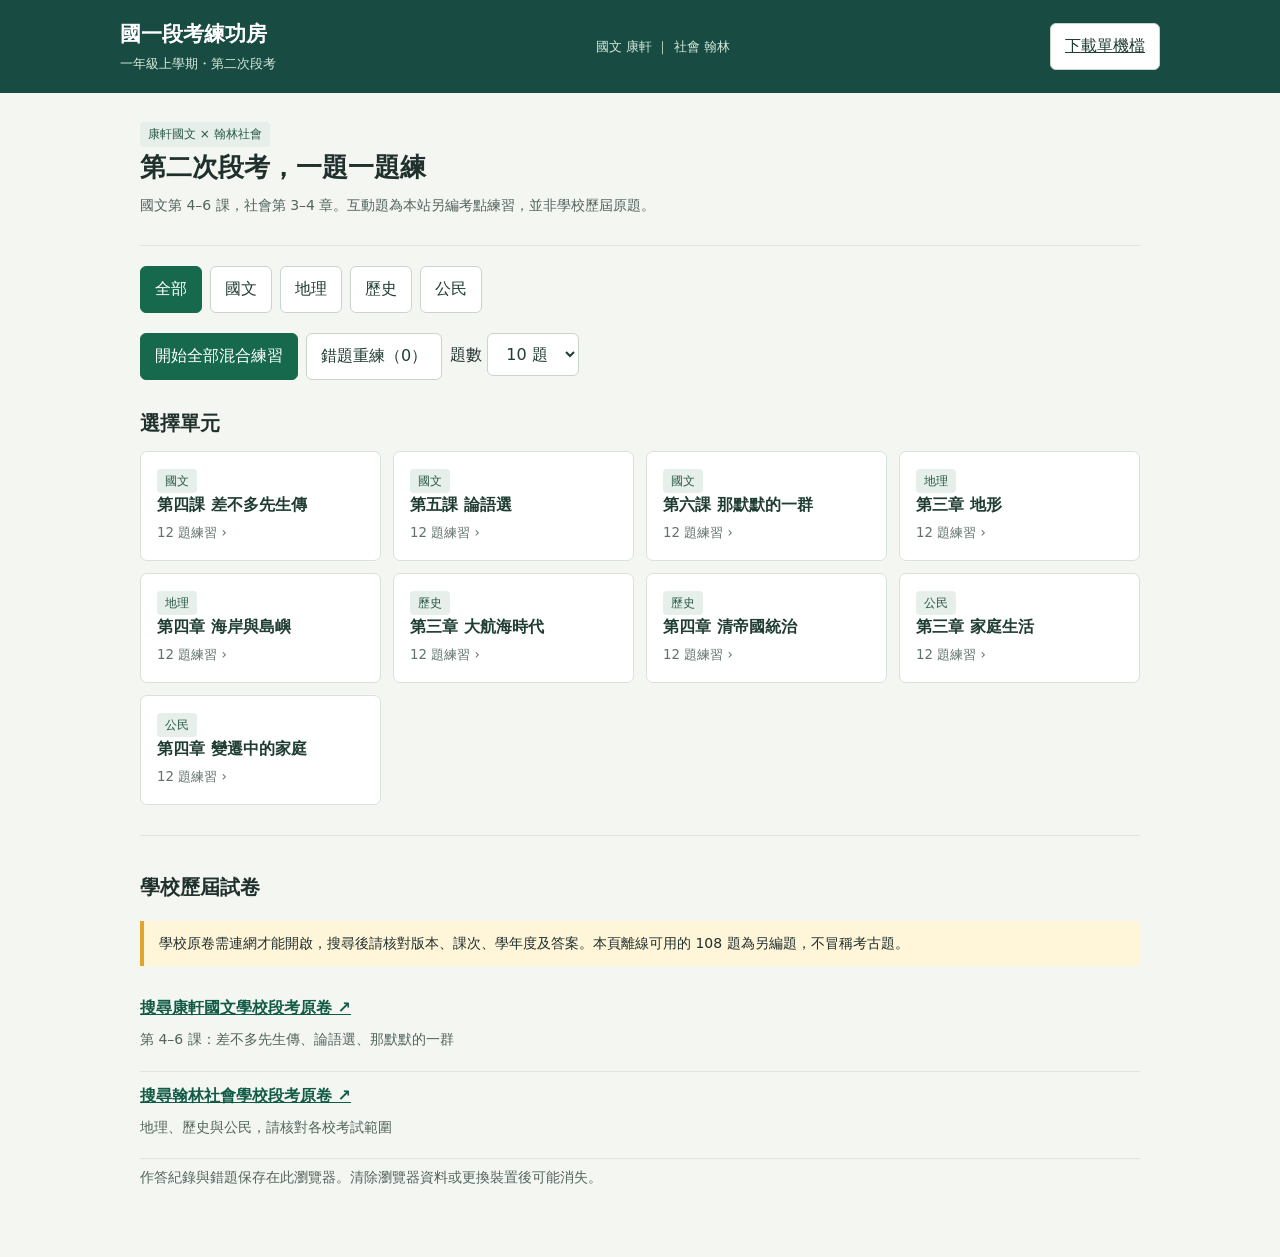
==== grade7-midterm2/index.html @ 5cfa8842 "Add offline grade 7 midterm practice" ====
<!doctype html>
<html lang="zh-Hant"><head><meta charset="utf-8"><meta name="viewport" content="width=device-width,initial-scale=1"><meta name="theme-color" content="#184c42"><link rel="manifest" href="manifest.webmanifest"><title>國一段考練功房</title>
<style>
:root{font-family:system-ui,'Microsoft JhengHei',sans-serif;color:#20302d;background:#f4f6f2;line-height:1.55}*{box-sizing:border-box}body{margin:0}header{background:#184c42;color:white;padding:18px max(20px,calc((100% - 1040px)/2));display:flex;justify-content:space-between;align-items:center;gap:14px}header strong{font-size:21px}header span{font-size:13px;color:#d4e8db}main{max-width:1040px;margin:auto;padding:28px 20px 60px}h1{font-size:26px;margin:0 0 5px}h2{font-size:20px;margin:28px 0 12px}p{margin:8px 0}.muted{color:#52645c;font-size:14px}.tabs,.actions,.filters{display:flex;gap:8px;flex-wrap:wrap}button,select,a.link{font:inherit}button,select,.link{border:1px solid #c7d5cc;background:#fff;color:#203d34;border-radius:6px;padding:10px 14px;cursor:pointer}button:hover,.link:hover{border-color:#24745a}button:focus-visible,select:focus-visible,a:focus-visible{outline:3px solid #dfad32;outline-offset:2px}button.active,.primary{background:#17694e;color:white;border-color:#17694e}button:disabled{opacity:.5;cursor:not-allowed}.intro{border-bottom:1px solid #dce5df;padding-bottom:20px}.tabs{margin:20px 0}.subject{display:grid;grid-template-columns:repeat(auto-fit,minmax(210px,1fr));gap:12px}.unit{background:white;border:1px solid #d7e2da;border-radius:7px;padding:16px;text-align:left}.unit strong,.unit small{display:block}.unit small{color:#60726a;margin-top:5px}.bar{height:7px;background:#dce7df;border-radius:7px;overflow:hidden;margin:16px 0}.bar i{display:block;background:#e4a22c;height:100%}.question{background:white;border:1px solid #d7e2da;border-radius:7px;padding:22px;max-width:790px}.question h1{font-size:21px;margin:15px 0}.options{display:grid;gap:8px;margin:20px 0}.option{text-align:left;display:flex;gap:12px;align-items:flex-start}.letter{flex:none;width:26px;height:26px;text-align:center;border-radius:50%;background:#e8f0e9;font-weight:700}.option.selected{border:2px solid #238363;background:#eef8f2}.option.correct{border-color:#18865b;background:#e9f7ee}.option.wrong{border-color:#c2524c;background:#fff1ef}.explain{border-left:4px solid #dfa52d;background:#fff8e7;padding:12px 16px;margin:18px 0}.actions{justify-content:space-between;align-items:center;margin-top:18px}.papers{border-top:1px solid #dce5df;margin-top:30px;padding-top:8px}.paper{display:block;padding:12px 0;border-bottom:1px solid #dce5df}.paper a{color:#125b47;font-weight:650}.badge{display:inline-block;background:#e6efe9;color:#295946;border-radius:4px;padding:3px 8px;font-size:12px}.result{font-size:34px;font-weight:700;color:#17694e}.notice{background:#fff5d9;border-left:4px solid #dfa52d;padding:12px 15px;margin:18px 0;font-size:14px}@media(max-width:520px){header{align-items:flex-start;flex-direction:column}main{padding:20px 14px 50px}.question{padding:16px}h1{font-size:23px}.question h1{font-size:19px}.actions button{flex:1}}
</style></head><body><header><div><strong>國一段考練功房</strong><br><span>一年級上學期・第二次段考</span></div><span>國文 康軒 ｜ 社會 翰林</span></header><main id="app"></main>
<script>
'use strict';
// Questions are original practice, not reproductions of school papers.
const topics=[
['ch4','國文','第四課 差不多先生傳'],['ch5','國文','第五課 論語選'],['ch6','國文','第六課 那默默的一群'],['geo3','地理','第三章 地形'],['geo4','地理','第四章 海岸與島嶼'],['his3','歷史','第三章 大航海時代'],['his4','歷史','第四章 清帝國統治'],['civ3','公民','第三章 家庭生活'],['civ4','公民','第四章 變遷中的家庭']];
// Each entry: topic, question, correct answer, three distractors, explanation.
const rows=[
['ch4','〈差不多先生傳〉最主要批評哪種態度？','做事馬虎、缺乏精確精神','認真查證與訂正','願意按規定辦事','遇到問題仔細求證','文章以誇張與諷刺，批評凡事以「差不多」敷衍的習慣。'],
['ch4','作者塑造「差不多先生」主要使用什麼手法？','誇張與諷刺','只陳列統計數字','以神話解釋自然現象','客觀記錄實驗步驟','人物的荒謬經歷經過誇張，目的是反省社會上的馬虎態度。'],
['ch4','下列哪種行為最符合文章所批評的問題？','未核對藥名就說兩種藥差不多','出門前確認列車時間','計算後重新驗算','不確定時向專家請教','涉及健康安全時，更不能用模糊印象代替查證。'],
['ch4','文章中人物的遭遇與結果，最適合歸納為什麼？','看似細小的疏忽也可能造成嚴重後果','任何事情都只要大概正確','錯誤只會影響自己','仔細辦事一定浪費時間','作者透過後果提醒讀者：差一點也可能差很多。'],
['ch4','〈差不多先生傳〉的作者是誰？','胡適','孔子','朱自清','劉墉','〈差不多先生傳〉由胡適撰寫。'],
['ch5','「學而時習之」的「習」，最接近什麼意思？','溫習、練習','習慣','傳染','聚集','學習之後適時溫習實踐，才能使所學更熟悉。'],
['ch5','「溫故而知新」強調什麼學習方法？','複習舊知，進而獲得新理解','只背新知，不看舊內容','只依賴別人提供答案','學過一次就永不複習','溫習原有知識，並從中得到新的體會。'],
['ch5','「知之為知之，不知為不知」強調什麼？','誠實面對自己的知與不知','不知道時假裝知道','只要背誦就不用理解','不必向他人請教','承認自己的不足，才有機會進一步學習。'],
['ch5','「三人行，必有我師焉」最能說明什麼態度？','觀察他人長短，虛心學習並反省','只向年紀最大的人學習','別人的缺點與自己無關','每個人說的話都不必判斷','取他人的長處學習，也以其缺點反省自己。'],
['ch5','「學而不思則罔，思而不學則殆」說明什麼？','學習與思考必須互相配合','只要思考，不必學習','只要學習，不必思考','學習和思考毫無關係','只學不思容易迷惘，只思不學容易陷入困惑。'],
['ch6','〈那默默的一群〉以關懷為出發點，最適合關注什麼？','容易被忽視的人及其付出','只注意最有名的人','只比較誰最富有','排除日常生活的勞動者','閱讀時從具體人物、工作與付出，思考作者如何表達關懷。'],
['ch6','閱讀描寫人物工作的文章時，哪項最能支持「工作辛勞」的判斷？','文章記載的工作時間、動作及處境','只看文章的標題','憑讀者原本的想像','忽略文中細節','主旨判斷需要回到文章細節，找出時間、行動與環境等證據。'],
['ch6','面對平日默默付出的工作者，下列哪個做法最貼近尊重？','理解其勞動並以平等態度相待','以職業高低決定是否尊重','認為看不見就不重要','用刻板印象判斷每個人','尊重不同工作及個人處境，是閱讀社會關懷文章的重要延伸。'],
['ch6','作者透過人物經歷呈現社會現象，閱讀時應如何推論？','把人物遭遇、環境與作者觀點連起來','只憑一個詞判斷全文','忽略敘述中的時間和背景','把個人遭遇直接當作所有人的經歷','先找具體事例，再分辨文章如何由事例引出觀點。'],
['ch6','文章描寫工作者細節時，最可能產生什麼效果？','讓讀者看見不易察覺的付出','證明每一個人有完全相同的生活','使人物完全失去個別性','讓讀者不必思考事件','具體描寫能幫助讀者理解人物處境，不可過度推論。'],
['geo3','臺灣地形大致呈現什麼分布？','東部多山，西部平原較廣','東西兩側都是廣大平原','中央全是沙漠','西部全部是高山','臺灣中央與東部山地較多，西部有較廣的平原與丘陵。'],
['geo3','臺灣高山、地震多，主要與何者有關？','板塊交界與擠壓','位於赤道正上方','極地冰河擠壓','沙漠風力堆積','臺灣位於歐亞板塊與菲律賓海板塊交界，地殼活動活躍。'],
['geo3','河川流出山區後，因流速降低而堆積形成的扇形地形稱為什麼？','沖積扇','海蝕崖','斷層崖','火山口','河川出山口後坡度變緩，搬運的礫石泥沙堆積形成沖積扇。'],
['geo3','地圖上等高線愈密，通常表示什麼？','坡度愈陡','坡度愈平緩','海水愈深','人口愈多','相同高度差集中在較短水平距離，代表坡度較陡。'],
['geo3','臺灣主要平原多位於西部，與哪種作用關係密切？','河川搬運及堆積','冰河刨蝕','流星撞擊','風化完全停止','河川將山區泥沙向下游搬運，在地勢低平處堆積。'],
['geo4','海浪長期侵蝕岩岸，較可能形成哪種地形？','海蝕崖','沖積扇','河階','盆地','海浪侵蝕海岸岩石，可以形成海蝕崖、海蝕洞等地形。'],
['geo4','海岸沙洲主要和哪種作用有關？','泥沙搬運與堆積','火山熔岩冷卻','冰河切割','板塊直接抬升山頂','沿岸海流與波浪搬運泥沙，在適合的地方堆積成沙洲。'],
['geo4','澎湖群島常見的柱狀玄武岩，與何種地質活動相關？','火山熔岩冷卻','河水溶解石灰岩','冰川搬運礫石','珊瑚大量生長','玄武岩與火山作用有關；熔岩冷卻收縮可形成柱狀節理。'],
['geo4','下列哪個島嶼以珊瑚礁地形聞名？','小琉球','龜山島','綠島','彭佳嶼','小琉球以隆起珊瑚礁地形聞名；其他選項主要與火山作用相關。'],
['geo4','紅樹林與潮間帶具有什麼重要功能？','提供生物棲地並保護海岸','完全阻止所有颱風','讓所有海水變成淡水','使海岸不再受到人類活動影響','濕地提供生態棲地，也有緩衝風浪及保護海岸等功能。'],
['his3','17世紀荷蘭人在臺灣南部建立統治據點，最重要的背景是什麼？','發展東亞海上貿易','興建橫貫鐵路','推動臺灣民主選舉','建立清朝行省','大航海時代的歐洲勢力藉由海上據點參與區域貿易。'],
['his3','17世紀西班牙勢力主要在臺灣哪個區域建立據點？','北部','中央山脈山頂','澎湖南部海底','臺灣東南部全境','西班牙人在臺灣北部建立據點，後來被荷蘭勢力逐出。'],
['his3','荷蘭統治時期，為了取得鹿皮與稻米、蔗糖等商品，可能推動什麼？','貿易、農業開墾與徵收','全面禁止海外貿易','廢除所有農業活動','進行工業革命','荷蘭統治結合貿易及農業生產，也影響原住民族與移民社會。'],
['his3','鄭成功攻取臺灣時，結束了哪一個政權在臺灣的統治？','荷蘭東印度公司','日本總督府','清朝臺灣巡撫','西班牙王室對全臺的統治','1662年荷蘭人投降，鄭氏政權進入臺灣。'],
['his3','大航海時代臺灣成為海上交通節點，主要因為什麼？','位於東亞海上航線附近','位於歐洲內陸','與亞洲航線完全無關','當時沒有海上貿易','臺灣的位置使它與東亞及東南亞海上貿易網絡產生聯繫。'],
['his4','清廷最初將臺灣納入版圖後，行政上隸屬哪一省？','福建省','廣東省','浙江省','臺灣省','1684年設臺灣府，隸屬福建省；1885年臺灣建省。'],
['his4','清代大量漢人移入臺灣，最直接帶來哪一種變化？','開墾範圍與聚落逐漸擴大','全臺所有族群立刻消失','臺灣停止農業生產','所有移民都來自同一個地方','移民與開墾使聚落擴張，也改變土地利用與族群關係。'],
['his4','清廷設立渡臺限制，其主要目的與何者有關？','控制移民與社會秩序','鼓勵所有人自由移居','推動航空交通','取消海峽交通','清廷曾透過渡臺限制管控人口流動，但不同時期規定與執行情形有變。'],
['his4','清代臺灣建省後，首任巡撫是誰？','劉銘傳','鄭成功','沈葆楨','連橫','臺灣建省後，劉銘傳出任首任巡撫並推動部分近代建設。'],
['his4','清代臺灣社會發生械鬥或民變，理解原因時應注意什麼？','移民、資源競爭、治理與族群等複雜因素','一定只有單一原因','所有衝突都由同一事件引起','衝突與土地資源毫無關係','歷史事件通常有多重原因，應結合時間與背景判斷。'],
['civ3','家庭生活中，分擔家務最符合哪種原則？','依能力、時間與情況公平協商','只由特定性別負責','年紀最小的人負責全部工作','誰聲音大就完全不必做','家務可以依能力和情況協商，避免用性別刻板印象分工。'],
['civ3','家人意見不同時，哪種方式最有助於溝通？','先傾聽彼此理由，再一起討論','不讓對方說話','用威脅代替說明','將問題完全隱瞞','溝通需要傾聽、表達感受並共同尋求可行方案。'],
['civ3','家庭可能提供的功能包括什麼？','情感支持、照顧與生活教育','只有提供金錢','只能教學校課程','完全不能提供情緒支持','不同家庭的資源和分工不同，仍可能提供照顧、支持及社會化。'],
['civ3','家人發生衝突時，下列哪個做法較恰當？','描述自己的感受並尊重他人','用辱罵迫使對方接受','一律以暴力處理','拒絕理解彼此需求','用具體事實與感受溝通，有助於共同解決問題。'],
['civ3','一個孩子由祖父母照顧並同住，最適合的理解是什麼？','這是可能出現的家庭生活型態','這不是家庭','家庭只限父母和子女同住','此家庭必然缺少關愛','家庭組成具有多樣性，不應憑形式判斷是否受到關愛。'],
['civ4','下列何者最能說明家庭型態多元？','家庭可能有單親、隔代教養或新住民等不同情況','只有核心家庭才是家庭','家庭成員的安排永遠不變','所有家庭必須有一樣的人數','家庭因成員、生活安排及社會變遷而呈現多種樣貌。'],
['civ4','少子化與高齡化可能使家庭面臨什麼需求？','兒童與長者照顧安排需要調整','所有家庭都不再需要照顧','長者數量必然減少','每個家庭成員的責任完全相同','人口結構改變，可能增加照顧需求並影響家庭分工。'],
['civ4','尊重新住民家庭，哪項行為最適當？','理解不同文化並避免以國籍貼標籤','模仿口音嘲笑','認為所有新住民都一樣','拒絕了解不同生活背景','尊重個別差異與文化多樣性，避免刻板印象。'],
['civ4','家人因工作而分住不同地方時，哪個做法有助維持關係？','保持聯繫並協商照顧安排','認定距離使關係不可能維持','完全不討論彼此需求','認為只能由某一性別負責照顧','家庭關係可透過溝通與共同安排維繫。'],
['civ4','當家庭照顧壓力超過家人能負擔時，可以考慮什麼？','尋求親友、學校或社會福利資源協助','禁止尋求外界幫助','認為只有家庭成員能承擔一切','忽視被照顧者需求','家庭可依需要結合親友、學校與社會資源。']];
rows.push(
['ch4','「差不多先生」的姓名、相貌經常讓人覺得熟悉，最可能有什麼用意？','暗示這種態度在生活中並不罕見','說明他只有一張照片','證明他是具名的歷史人物','指出他是專業醫師','虛構人物具有普遍性，藉此反省社會中常見的馬虎現象。'],
['ch4','文章使用傳記形式，最主要是為了什麼？','借敘述人物一生來諷刺處世態度','證明主人翁真實存在','編寫醫學教材','介紹地理環境','以傳記形式虛構人物經歷，透過荒謬事件表現諷刺。'],
['ch4','「差不多」態度遇到藥品劑量時，最需要注意什麼？','一字或一個數字的差異都應核實','藥名相似就可以互換','只要外包裝顏色相近即可','不舒服時不用詢問專業人員','醫療用藥需要精確核對，不可把相近視為相同。'],
['ch4','用誇張手法描寫人物出錯，最能達到什麼效果？','凸顯馬虎的荒謬，引人反省','使錯誤自動變成正確','避免讀者思考','證明細節永遠無關緊要','誇張使特徵鮮明，再以諷刺引導讀者檢視自身。'],
['ch4','下列哪種寫作目的最符合本文？','批評不求精確、敷衍了事的風氣','教讀者辨認山川','歌頌不假思索的效率','介紹孔子弟子的生平','文章以人物為鏡，批評辦事缺乏嚴謹的態度。'],
['ch4','小安做實驗時記錯單位，仍覺得大致相同。最適合提醒他什麼？','單位不同可能改變結果，應重新核對','實驗只需大概相近','單位可隨意互換','只核對標題即可','數值與單位都影響結果，仔細查證才能避免失誤。'],
['ch4','文章諷刺的對象最適合如何理解？','生活中以馬虎敷衍代替認真求證的態度','所有做錯一次的人','只有故事中的醫生','所有不會寫字的人','文章的重點是對普遍態度的反省，不是單純攻擊某一職業。'],
['ch5','「人不知而不慍」中的「慍」是什麼意思？','生氣、怨怒','歡喜','理解','記住','不因他人不了解自己而怨怒，表現修養。'],
['ch5','「有朋自遠方來，不亦樂乎」表達什麼心情？','朋友遠道而來的喜悅','討厭朋友來訪','想獨自搬到遠方','為旅行感到悲傷','志同道合的朋友遠道而來，是令人高興的事。'],
['ch5','「見賢思齊」最接近哪一個行動？','看到他人的優點，努力向他學習','看到他人的長處就嫉妒','只要求別人改進','只記得別人的錯誤','見到賢德的人，要想著向他看齊。'],
['ch5','「己所不欲，勿施於人」的意思是什麼？','自己不想要的，不要強加給別人','自己想做的就要求所有人做','只要自己高興即可','不要與任何人相處','以自己的感受推想別人的感受，避免將不願承受的事加諸他人。'],
['ch5','《論語》主要記錄什麼？','孔子及其弟子的言行','一位詩人的旅遊日記','古代醫療處方','臺灣地形調查','《論語》是記錄孔子與弟子言行的儒家典籍，以語錄形式為主。'],
['ch5','小明發現自己不懂題意，於是向老師請教，最符合哪句話？','知之為知之，不知為不知','人不知而不慍','有朋自遠方來','過而不改','先承認不懂，再主動求教，符合誠實求知的精神。'],
['ch5','複習舊筆記後，發現不同單元之間的新關聯，最符合什麼？','溫故而知新','掩耳盜鈴','刻舟求劍','緣木求魚','複習已知內容並得到新理解，就是溫故知新。'],
['ch6','〈那默默的一群〉主要描寫哪一群工作者？','清掃街道的清潔人員','製造飛機的工程師','在海上捕魚的漁夫','在醫院看診的醫師','文章將目光投向平日清掃街道、容易被忽視的工作者。'],
['ch6','文中將清潔工作者的行動與戰士相連，主要是為了什麼？','凸顯認真面對困難工作的精神','指出清潔工作就是軍事行動','證明兩者職責完全相同','說明街道是一座戰場','透過類比，凸顯堅守崗位與不畏艱苦的精神。'],
['ch6','作者描寫清潔人員搶著處理難掃的地段，可以推知什麼？','她們盡責並願意承擔辛苦工作','她們不知道如何工作','她們只在意別人觀看','街道永遠不會髒','從面對困難工作的具體行動，可推論其負責態度。'],
['ch6','「默默」在篇名中最可能強調什麼？','付出往往不張揚，也不易被看見','工作者完全不會說話','工作沒有任何價值','街道上永遠沒有聲音','此處著重工作者安靜而持續的付出，而非字面上不能說話。'],
['ch6','讀完文章後，哪種行動最能回應作者關懷？','珍惜公共環境並尊重清潔人員','隨手丟垃圾以增加工作機會','依職業高低決定態度','只在有人看見時維護環境','尊重勞動者也要從自己的日常行動做起。'],
['ch6','文章以具體工作細節刻畫人物，最能幫助讀者什麼？','理解工作辛勞與人物精神','直接知道每個人的家庭背景','證明所有工作環境都相同','不需再閱讀其他段落','具體細節能讓讀者從行動理解人物的處境與精神。'],
['ch6','作者對文中這群人的態度最可能是什麼？','肯定與敬重','嘲笑與輕視','冷漠與排斥','恐懼與敵意','文章透過工作描寫，表達對默默付出者的肯定。'],
['geo3','四周較高、中間低平的地形稱為什麼？','盆地','山脈','海蝕崖','沙洲','盆地的典型特徵是周圍地勢較高，中央相對低平。'],
['geo3','地勢較平坦、海拔較低的廣大區域稱為什麼？','平原','高山','斷崖','峽谷','平原地勢相對低平，是重要聚落與農業分布地區。'],
['geo3','臺灣山地主要由哪種力量形成？','地殼板塊擠壓隆起','潮汐堆積海水','植物光合作用','地下水蒸發','板塊運動造成地殼擠壓與隆起，是山地形成的重要原因。'],
['geo3','河流在下游流速變慢時，通常會發生什麼？','搬運的泥沙較易堆積','河水停止流動','所有岩石突然融化','河床一定變成火山','流速減慢時搬運能力下降，泥沙較容易堆積。'],
['geo3','地圖以不同顏色表示不同高度，稱為什麼圖？','分層設色圖','行政區人口圖','氣溫曲線圖','交通路網圖','分層設色圖以顏色區分不同高度的地勢。'],
['geo3','溪谷兩側陡峭、谷底狹窄，多與哪項作用有關？','河流向下侵蝕','海水長期堆積','沙丘向上堆積','珊瑚礁隆起','山區河流坡陡流急，向下侵蝕可形成狹窄谷地。'],
['geo3','若等高線彼此距離較遠，坡度通常如何？','比較平緩','比較陡峭','一定垂直','無法表示地勢','同樣高度差分布在較長水平距離，坡度較平緩。'],
['geo4','臺灣西部海岸常見沙洲與潟湖，主要與什麼有關？','泥沙堆積作用','冰河侵蝕作用','隕石撞擊','火山爆發形成高山','西部河川輸送泥沙，加上海流與波浪作用，形成堆積海岸。'],
['geo4','臺灣東部許多海岸緊鄰高山，海岸平原相對如何？','較狹窄','極為寬廣且遍布沙漠','完全不存在','高於所有山脈','東部部分海岸山地近海，平地通常較狹窄。'],
['geo4','東北角海岸常見岬角與海灣交錯，海岸線通常如何？','較曲折','完全平直','全由沙漠組成','沒有岩石','北部與東北部海岸可見岬灣與岩岸景觀。'],
['geo4','潮間帶是指哪個範圍？','漲潮時被海水覆蓋、退潮時露出的地帶','終年位於最高山頂','永遠位於深海海溝','只有河川上游','潮間帶隨潮汐漲退交替受到海水覆蓋與暴露。'],
['geo4','參觀海岸生態時，哪種行為最合適？','觀察生物並避免破壞棲地','大量採集活體帶回家','將垃圾埋進沙灘','踩踏珊瑚礁','減少干擾並帶走垃圾，有助維護海岸生態。'],
['geo4','沙洲與海岸之間相對平靜的淺水水域常稱為什麼？','潟湖','火山口','盆地','峽灣','沙洲阻隔部分海水後，內側可形成潟湖。'],
['geo4','綠島的成因主要與什麼有關？','火山作用','珊瑚礁堆積後直接形成整座島','河川沖積形成','冰川搬運形成','綠島屬火山島；與小琉球的隆起珊瑚礁不同。'],
['his3','荷蘭人統治臺灣南部時，主要據點與今日哪個地區有關？','臺南安平一帶','臺北陽明山山頂','花蓮太魯閣','宜蘭龜山島','荷蘭人在大員建立據點，與今日臺南安平一帶有關。'],
['his3','西班牙人在臺灣北部傳播的主要宗教是什麼？','天主教','佛教','印度教','道教','西班牙傳教士在臺灣北部傳播天主教。'],
['his3','荷蘭人與原住民族互動時，可能透過什麼取得貿易商品？','向原住民族交換鹿皮','採購火車車票','要求所有人轉為工業工人','完全斷絕商業往來','鹿皮是當時重要的外銷商品，與原住民族狩獵及貿易有關。'],
['his3','郭懷一事件主要發生在哪個統治時期？','荷蘭統治時期','日本統治時期','臺灣建省後','戰後民主化時期','郭懷一事件反映部分漢人對荷蘭統治與賦稅的不滿。'],
['his3','17世紀荷蘭與西班牙勢力來臺，與哪個世界趨勢有關？','歐洲海上擴張與亞洲貿易','網際網路興起','全球航空運輸普及','工業機器人大量使用','大航海時代海上航線擴張，歐洲勢力積極參與亞洲貿易。'],
['his3','鄭氏政權治理臺灣時，為補充糧食而推行的措施是什麼？','屯墾','廢除所有農耕','興建高速鐵路','停止駐軍','鄭氏政權透過屯墾等方式增加糧食供應。'],
['his3','認識大航海時代的臺灣，為何也要看原住民族的經驗？','不同群體受到貿易與統治的影響不盡相同','歷史只與統治者有關','原住民族完全沒有參與貿易','各群體在任何地方遭遇都一樣','比較不同群體的處境，有助理解貿易與統治的多面影響。'],
['his4','清廷將臺灣納入版圖前，擊敗的是哪一政權？','鄭氏政權','荷蘭政權','日本總督府','西班牙政權','1683年清軍在澎湖海戰擊敗鄭氏勢力，後來將臺灣納入版圖。'],
['his4','清代臺灣原住民族土地受到開墾擴張影響，可能出現什麼現象？','土地與生活空間發生變化','土地使用完全不變','全島在同一天失去所有聚落','族群之間完全沒有接觸','移民開墾改變土地利用，也影響原住民族的生計與生活空間。'],
['his4','朱一貴事件發生於哪個時期？','清代','荷蘭統治之前','日治時期','戰後時期','朱一貴事件是清代臺灣的重要民變之一。'],
['his4','牡丹社事件後，清廷對臺灣的治理出現什麼傾向？','更加重視臺灣防務與治理','立刻放棄所有防務','立即進入日本統治','停止與外界往來至今','牡丹社事件促使清廷更重視臺灣的治理與防務。'],
['his4','清末劉銘傳推動的建設可見哪種近代化特色？','興辦電報與鐵路等設施','使用網路視訊教學','發射人造衛星','建立高速鐵路全線','劉銘傳任內推動部分鐵路、電報等近代建設，但應注意實際完成範圍。'],
['his4','判斷清代歷史事件先後，下列何者較早？','設臺灣府','臺灣建省','日治時期開始','臺灣光復後','臺灣府設於1684年，臺灣建省在1885年，其餘事件更晚。'],
['his4','漢人移墾與原住民族互動可能包含什麼？','交易、合作與土地衝突等多種情形','始終只有單一形式','完全沒有任何接觸','所有群體都擁有相同處境','不同地方與時期的互動複雜，不能簡化成單一關係。'],
['civ3','父母與子女的關係屬於什麼？','親屬關係','陌生人關係','純粹同學關係','只存在於學校的關係','父母子女之間具有親屬關係，形成方式可能涉及出生或收養。'],
['civ3','家庭成員共享生活支出，最直接涉及哪一種功能？','經濟功能','氣候調節功能','板塊運動功能','外交功能','收入、消費與生活資源的安排，與家庭經濟功能有關。'],
['civ3','孩子從家人互動中學習禮貌與生活規範，屬於家庭的什麼功能？','教育與社會化','天氣預報','地形侵蝕','海水搬運','家庭是孩子學習生活規範與互動方式的重要場所。'],
['civ3','家人照顧生病的孩子，主要展現哪種功能？','照顧與保護','控制海流','發明文字','規定全國法律','照顧生病的家人展現家庭支持及照護功能。'],
['civ3','當家人對外出時間有不同想法，下列哪種溝通較好？','說明理由並一起協商','不聽說明就大聲辱罵','用謊話掩蓋行蹤','以暴力結束對話','表達需求並傾聽對方顧慮，有助取得共識。'],
['civ3','下列何者最能呈現家庭分工的彈性？','家人依時間與能力輪流做家務','家務只能由女性承擔','最忙的人永遠做全部','家務完全不需要討論','家庭可以根據各成員的時間、能力與需要協商分工。'],
['civ3','家庭成員遇到困難時互相安慰，主要提供什麼？','情感支持','天氣預報','地殼壓力','海洋資源','傾聽與安慰能提供情感支持，幫助成員面對困難。'],
['civ4','父母離婚後，孩子主要由其中一方照顧，可能屬於哪種家庭？','單親家庭','一定是隔代教養','一定是頂客家庭','一定不是家庭','單親家庭可能因離婚、喪偶或其他情況形成。'],
['civ4','由祖父母主要照顧孫子女的情況稱為什麼？','隔代教養','所有人單獨居住','頂客家庭','只有夫妻共同居住','隔代教養指祖父母一代主要擔任照顧孫子女的角色。'],
['civ4','父母再婚後，與子女共同生活的家庭可能稱為什麼？','重組家庭','必然是隔代家庭','永遠只有一人','不存在的家庭','因婚姻關係變動而重新組成的家庭，常稱重組家庭。'],
['civ4','一對夫妻雙方工作，選擇不生育子女，常被稱為什麼家庭？','頂客家庭','隔代家庭','大家庭','寄養家庭','頂客通常指雙薪且無子女的家庭，實際情況各有差異。'],
['civ4','人口老化下，家庭與社會可能需要增加什麼服務？','長期照顧與支持資源','全面取消醫療服務','減少無障礙設施','禁止家人互相照顧','高齡人口增加可能使長期照顧與支持需求提高。'],
['civ4','對不同家庭型態的同學，應採取什麼態度？','尊重差異，不用家庭背景取笑','只與家庭組成相同的人往來','認為某種家庭一定不幸福','要求每個人公開家務事','家庭型態多樣，應尊重隱私與個別處境。'],
['civ4','雙薪家庭的家務分工，哪種說法較合理？','可以依彼此工作與照顧時間協調','必須由母親獨自負擔','由某個性別天生決定','不需要考量家人狀況','透過溝通協調家務與照顧，有助減輕個別成員負擔。']
);
const bank=rows.map((r,i)=>({id:'g7q'+i,topic:r[0],q:r[1],answers:r.slice(2,6),explain:r[6]}));
const STORE='g7-midterm2-v1';let data;try{data=JSON.parse(localStorage.getItem(STORE))||{wrong:[],seen:[]}}catch{data={wrong:[],seen:[]}};let view='home',filter='全部',session=null;const app=document.querySelector('#app');
function save(){try{localStorage.setItem(STORE,JSON.stringify(data))}catch{}}
function esc(s){return String(s).replace(/[&<>"']/g,c=>({'&':'&amp;','<':'&lt;','>':'&gt;','"':'&quot;',"'":'&#39;'}[c]))}
function shuffle(a){a=[...a];for(let i=a.length-1;i>0;i--){const j=Math.floor(Math.random()*(i+1));[a[i],a[j]]=[a[j],a[i]]}return a}
function home(){view='home';session=null;const cats=['全部','國文','地理','歷史','公民'];app.innerHTML=`<section class="intro"><span class="badge">康軒國文 × 翰林社會</span><h1>第二次段考，一題一題練</h1><p class="muted">國文第 4–6 課，社會第 3–4 章。互動題為本站另編考點練習，並非學校歷屆原題。</p></section><div class="tabs">${cats.map(c=>`<button data-filter="${c}" class="${filter===c?'active':''}">${c}</button>`).join('')}</div><div class="filters"><button class="primary" data-start="${filter}">開始${filter==='全部'?'全部':filter}混合練習</button><button data-wrong>錯題重練（${data.wrong.length}）</button><label>題數 <select id="amount"><option value="10">10 題</option><option value="20">20 題</option><option value="99">全部</option></select></label></div><h2>選擇單元</h2><div class="subject">${topics.filter(t=>filter==='全部'||t[1]===filter).map(t=>`<button class="unit" data-topic="${t[0]}"><span class="badge">${t[1]}</span><strong>${t[2]}</strong><small>${bank.filter(q=>q.topic===t[0]).length} 題練習 ›</small></button>`).join('')}</div><section class="papers"><h2>學校歷屆試卷</h2><div class="notice">學校原卷需連網才能開啟，搜尋後請核對版本、課次、學年度及答案。本頁離線可用的 ${bank.length} 題為另編題，不冒稱考古題。</div><div class="paper"><a target="_blank" rel="noopener" href="https://www.google.com/search?q=%E5%9C%8B%E4%B8%80+%E5%9C%8B%E6%96%87+%E5%BA%B7%E8%BB%92+%E5%B7%AE%E4%B8%8D%E5%A4%9A%E5%85%88%E7%94%9F%E5%82%B3+%E8%AB%96%E8%AA%9E%E9%81%B8+%E9%82%A3%E9%BB%98%E9%BB%98%E7%9A%84%E4%B8%80%E7%BE%A4+%E6%AE%B5%E8%80%83+filetype%3Apdf">搜尋康軒國文學校段考原卷 ↗</a><p class="muted">第 4–6 課：差不多先生傳、論語選、那默默的一群</p></div><div class="paper"><a target="_blank" rel="noopener" href="https://www.google.com/search?q=%E5%9C%8B%E4%B8%80+%E7%A4%BE%E6%9C%83+%E7%BF%B0%E6%9E%97+%E5%9C%B0%E5%BD%A2+%E6%B5%B7%E5%B2%B8+%E5%A4%A7%E8%88%AA%E6%B5%B7+%E5%AE%B6%E5%BA%AD+%E7%AC%AC%E4%BA%8C%E6%AC%A1%E6%AE%B5%E8%80%83+filetype%3Apdf">搜尋翰林社會學校段考原卷 ↗</a><p class="muted">地理、歷史與公民，請核對各校考試範圍</p></div></section><p class="muted">作答紀錄與錯題保存在此瀏覽器。清除瀏覽器資料或更換裝置後可能消失。</p>`}
function begin(pool,title){if(!pool.length){alert('目前沒有錯題，先去練習吧！');return}const count=Number(document.querySelector('#amount')?.value||10);const unseen=shuffle(pool.filter(q=>!data.seen.includes(q.id))),seen=shuffle(pool.filter(q=>data.seen.includes(q.id)));const items=[...unseen,...seen].slice(0,count).map(q=>({...q,options:shuffle(q.answers)}));session={title,items,index:0,selected:null,confirmed:false,correct:0};view='quiz';question()}
function question(){const s=session,q=s.items[s.index],t=topics.find(t=>t[0]===q.topic),answer=q.answers[0];app.innerHTML=`<div class="actions"><button data-home>← 返回單元</button><span class="muted">${esc(s.title)} · ${s.index+1} / ${s.items.length}</span></div><div class="bar"><i style="width:${100*(s.index+(s.confirmed?1:0))/s.items.length}%"></i></div><section class="question"><span class="badge">${esc(t[1])}・${esc(t[2])}</span><h1>${esc(q.q)}</h1><div class="options">${q.options.map((o,i)=>`<button class="option ${s.confirmed?(o===answer?'correct':i===s.selected?'wrong':''):i===s.selected?'selected':''}" data-option="${i}" ${s.confirmed?'disabled':''} aria-pressed="${i===s.selected}"><span class="letter">${String.fromCharCode(65+i)}</span><span>${esc(o)}</span></button>`).join('')}</div>${s.confirmed?`<div class="explain"><strong>${q.options[s.selected]===answer?'答對了！':'再記一次'}</strong><p>正確答案：${esc(answer)}</p><p>${esc(q.explain)}</p></div>`:''}<div class="actions"><span class="muted">${s.confirmed?'已確認答案':'選擇後請按確認'}</span>${s.confirmed?`<button class="primary" data-next>${s.index===s.items.length-1?'看結果':'下一題 →'}</button>`:`<button class="primary" data-confirm ${s.selected===null?'disabled':''}>確認答案</button>`}</div></section>`}
function finish(){view='result';const s=session;app.innerHTML=`<section class="question"><span class="badge">本回合完成</span><h1>${esc(s.title)}</h1><div class="result">${s.correct} / ${s.items.length}</div><p>已完成本回合。錯題會留在這個裝置上，答對後自動移除。</p><div class="actions"><button data-home class="primary">返回單元</button><button data-wrong>錯題重練（${data.wrong.length}）</button></div></section>`}
app.addEventListener('click',e=>{const b=e.target.closest('button');if(!b)return;if(b.hasAttribute('data-home')){home();return}if(b.dataset.filter){filter=b.dataset.filter;home();return}if(b.dataset.topic){const t=topics.find(t=>t[0]===b.dataset.topic);begin(bank.filter(q=>q.topic===t[0]),t[2]);return}if(b.dataset.start){const c=b.dataset.start;begin(bank.filter(q=>c==='全部'||topics.find(t=>t[0]===q.topic)[1]===c),c+'混合練習');return}if(b.hasAttribute('data-wrong')){begin(bank.filter(q=>data.wrong.includes(q.id)),'錯題重練');return}if(b.dataset.option!==undefined){session.selected=Number(b.dataset.option);question();return}if(b.hasAttribute('data-confirm')){const q=session.items[session.index],correct=q.options[session.selected]===q.answers[0];session.confirmed=true;if(correct)session.correct++;data.seen=[...new Set([...data.seen,q.id])];data.wrong=data.wrong.filter(id=>id!==q.id);if(!correct)data.wrong.push(q.id);save();question();return}if(b.hasAttribute('data-next')){session.index++;if(session.index>=session.items.length)finish();else{session.selected=null;session.confirmed=false;question()}window.scrollTo(0,0)}});home();
</script><script>
if(/^https?:$/.test(location.protocol)){
  const download=document.createElement('a');download.href='./index.html';download.download='國一上第二次段考練功房.html';download.textContent='下載單機檔';download.className='link';document.querySelector('header').append(download);
}
if('serviceWorker' in navigator && /^https?:$/.test(location.protocol)){
  navigator.serviceWorker.register('./sw.js').then(()=>navigator.serviceWorker.ready).then(reg=>{
    const show=()=>{let el=document.getElementById('offline-ready');if(!el){el=document.createElement('div');el.id='offline-ready';el.className='notice';document.getElementById('app').before(el)}el.textContent='離線版已下載到這個瀏覽器，可在此裝置離線使用。';};
    if(navigator.serviceWorker.controller)show();else navigator.serviceWorker.addEventListener('controllerchange',show,{once:true});
  }).catch(()=>{});
}
</script></body></html>
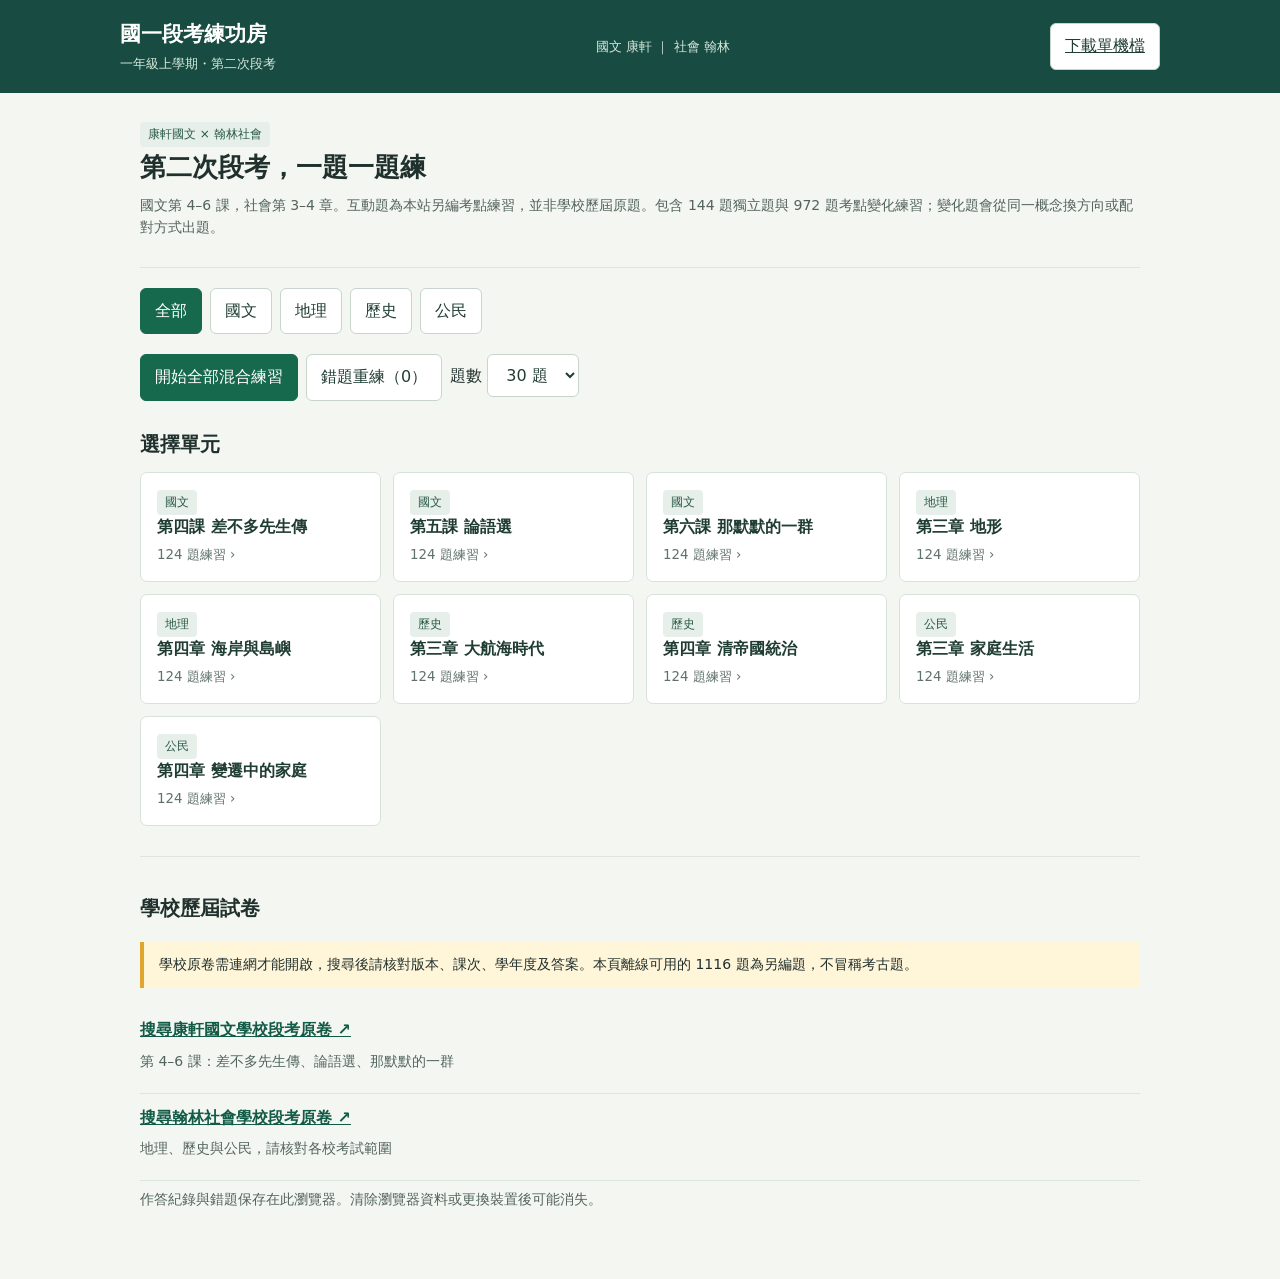
==== commit 85789bf6: "Expand grade 7 practice and default to 30 questions" ====
--- a/grade7-midterm2/index.html
+++ b/grade7-midterm2/index.html
@@ -120,14 +120,309 @@
 ['civ4','對不同家庭型態的同學，應採取什麼態度？','尊重差異，不用家庭背景取笑','只與家庭組成相同的人往來','認為某種家庭一定不幸福','要求每個人公開家務事','家庭型態多樣，應尊重隱私與個別處境。'],
 ['civ4','雙薪家庭的家務分工，哪種說法較合理？','可以依彼此工作與照顧時間協調','必須由母親獨自負擔','由某個性別天生決定','不需要考量家人狀況','透過溝通協調家務與照顧，有助減輕個別成員負擔。']
 );
-const bank=rows.map((r,i)=>({id:'g7q'+i,topic:r[0],q:r[1],answers:r.slice(2,6),explain:r[6]}));
+// Concept sets supplement the original questions with labelled variations.
+const conceptSets={
+ch4:`胡適|〈差不多先生傳〉的作者
+諷刺|藉由描寫荒謬或缺點引人反省的寫法
+誇張|故意放大特徵以加強表達效果的寫法
+對比|把不同事物並列以凸顯差異的寫法
+傳記|以人物經歷為主要記敘內容的文章形式
+虛構人物|由作者創造、未必確有其人的文章角色
+細節查證|對姓名、數字或事實逐一核對的做法
+敷衍|做事不認真，只求表面應付的態度
+精確|符合事實或標準而沒有明顯差錯
+馬虎|做事粗心、不仔細
+因果|事件原因與結果之間的關係
+反省|回頭檢視自己的行為與想法
+人物形象|讀者從人物言行中形成的整體印象
+文章主旨|文章最主要想表達的觀點
+事件轉折|故事發展產生關鍵改變的地方
+情節|文章中依一定順序展開的事件
+文章寓意|作者藉人物或故事間接表達的道理
+字音|字在特定詞語中應讀出的聲音
+字形|辨識漢字筆畫、部件與正確寫法
+多音字|同一個字在不同詞語中可能有不同讀音
+褒義|詞語帶有讚美、肯定意味
+貶義|詞語帶有批評、否定意味
+詞語語境|用詞語所在的上下文判斷其意思
+標點符號|幫助區分語氣、停頓和句意的符號
+過猶不及|事情做得過分和做得不足都不恰當
+一絲不苟|做事謹慎仔細，絲毫不馬虎
+差之毫釐失之千里|起初差異雖小，結果可能相差極大`,
+ch5:`孔子|儒家重要思想家，《論語》記錄其言行
+論語|記錄孔子及其弟子言行的儒家典籍
+語錄體|以記錄人物言論為主的文章形式
+學而時習之|學習之後適時溫習與實踐
+有朋自遠方來|志同道合的朋友遠道前來
+人不知而不慍|別人不了解自己也不因此怨怒
+溫故而知新|溫習舊知識並獲得新的理解
+學而不思則罔|只學習而不思考就容易迷惘
+思而不學則殆|只思考而不學習就容易困惑
+知之為知之|知道就是知道，要誠實面對所知
+不知為不知|不知道就承認不知道，不假裝明白
+三人行必有我師|和別人相處時能從他們身上學習
+擇其善者而從之|選擇別人的優點來學習
+其不善者而改之|看到別人的缺點也反省改正自己
+見賢思齊|看到賢德的人就想向他看齊
+見不賢而內自省|看到不賢德的人便反省自己
+己所不欲勿施於人|自己不願接受的事不要強加別人
+逝者如斯|時光如流水般不斷流逝
+學習與思考|讀書後還需思考，思考也需學習為基礎
+自省|檢查自己的言行與不足
+求知態度|面對不懂之處願意承認並請教
+仁|儒家重視關懷他人與人際關係的德行
+慍|因不滿而生氣或怨怒
+罔|迷惑而無所得
+殆|困惑或有危險
+齊|在見賢思齊中表示看齊
+省|在內自省中表示檢查反省`,
+ch6:`清潔工作者|文章關注在日常環境中辛勤清掃的人
+張騰蛟|〈那默默的一群〉的作者
+記人散文|藉人物的行動和細節呈現性格精神的散文
+人物動作描寫|記錄人物如何行動以呈現其特質
+人物語言描寫|透過人物說的話呈現個性或態度
+外貌描寫|描寫人物的面容、衣著或外表
+工作環境|人物勞動時所處的場所與條件
+社會關懷|關注社會中人們的生活處境與需求
+默默付出|不張揚卻持續為他人或環境貢獻
+尊重勞動|肯定各類工作者的付出與尊嚴
+敬重|因認同對方品格或表現而尊敬
+同理心|嘗試理解他人的感受與處境
+公共環境|人們共同使用並共同維護的生活空間
+人物特質|從人物言行與選擇歸納出的性格
+具體事例|可用來支持觀點的明確行動或事件
+推論|根據文章線索作出有依據的判斷
+主旨|作者希望透過文章傳達的核心意思
+直接描寫|明白寫出人物外貌、行為或心理
+側面描寫|透過他人反應或環境襯托人物特徵
+比喻|用另一個事物說明所要描寫的對象
+擬人|賦予非人事物人的動作、情感或特徵
+對照|並列不同情況以突顯彼此差異
+敘事|交代人物、事件及其發展
+描寫|刻畫人物、環境或事物的具體狀態
+抒情|表達作者或人物的情感
+議論|針對某件事情提出看法和理由
+文章證據|用來支持閱讀判斷的內容線索`,
+geo3:`板塊運動|地殼板塊移動並互相作用的現象
+板塊擠壓|板塊相互推擠，可使地殼隆起變形
+地震|地殼內能量釋放造成地面震動
+山地|地勢較高、坡度通常較陡的地形
+丘陵|起伏較和緩、海拔通常低於山地的地形
+臺地|地勢較周圍高、頂部相對平坦的地形
+平原|地勢低平且面積較廣的地形
+盆地|四周地勢較高、中央相對低平的地形
+山脈|由許多山嶺連接形成的帶狀地形
+中央山脈|縱貫臺灣中央的重要山脈
+縱谷|位於山脈之間、沿一定方向延伸的谷地
+花東縱谷|位在中央山脈與海岸山脈之間的谷地
+河川侵蝕|河水沖刷並帶走河床或河岸物質
+河川搬運|河水將泥沙礫石從一處帶到另一處
+河川堆積|河水流速降低時泥沙等物質沉積
+沖積扇|河流出山口因流速減緩形成的扇形堆積地
+三角洲|河流在入海口附近泥沙堆積形成的地形
+河階|河流兩岸呈階梯狀分布的舊河床遺跡
+峽谷|由河流侵蝕形成、兩側陡峭的狹窄谷地
+等高線|地圖上連接相同海拔高度各點的線
+等高線密集|表示同樣高度差在短距離內出現，坡較陡
+等高線稀疏|表示同樣高度差分布較遠，坡較緩
+海拔|某地相對於平均海水面的高度
+地形剖面圖|沿特定路線切開後呈現高低起伏的圖
+分層設色|以不同顏色標示不同高度範圍的方法
+坡度|地表傾斜的程度
+崩塌|山坡上的土石因重力等因素向下滑落`,
+geo4:`侵蝕海岸|海浪侵蝕作用明顯的海岸類型
+堆積海岸|泥沙堆積作用明顯的海岸類型
+海蝕崖|海浪長期侵蝕海岸岩石形成的陡崖
+海蝕洞|海浪沿岩石較脆弱處侵蝕形成的洞穴
+海蝕平臺|海岸岩石經海浪侵蝕形成的平坦岩面
+岬角|向海突出的一段陸地
+海灣|海水向陸地凹入的海岸地形
+沙洲|海流、波浪等搬運泥沙堆積形成的狹長沙地
+潟湖|沙洲與陸地之間形成的淺水水域
+潮間帶|漲潮被海水覆蓋、退潮時露出的地帶
+潮汐|海面受天體引力等影響而週期性漲退
+沿岸流|沿海岸方向流動、能搬運泥沙的海水
+紅樹林|適應潮間帶環境的植物群落
+濕地|長期或定期積水、具有特殊生態的地區
+海岸防護|透過適當措施減少海岸災害與侵蝕的工作
+海岸生態保育|維護海岸棲地與生物多樣性的行動
+火山島|主要由火山活動形成的島嶼
+珊瑚礁島|與珊瑚礁生長和地殼變動相關的島嶼
+小琉球|以隆起珊瑚礁地形聞名的島嶼
+綠島|位於臺灣東南方的火山島之一
+蘭嶼|位於臺灣東南方、主要由火山作用形成的島嶼
+澎湖|以玄武岩地形聞名的群島
+玄武岩|熔岩冷卻後形成的一種火成岩
+柱狀節理|岩漿或熔岩冷卻收縮形成的柱狀裂隙構造
+海蝕作用|海浪沖擊和磨蝕海岸岩石的作用
+海岸堆積|泥沙在海岸附近沉積並逐漸累積
+珊瑚礁|由珊瑚等生物長期生長堆積形成的礁體`,
+his3:`大航海時代|歐洲航海勢力擴張並建立跨洋航線的時期
+東亞海上貿易|東亞港口間經由海路交換商品的活動
+荷蘭東印度公司|在亞洲從事貿易並曾統治臺灣南部的荷蘭公司
+大員|荷蘭人在臺灣南部建立貿易據點的地區
+熱蘭遮城|荷蘭人在大員興建的重要城堡
+普羅民遮城|荷蘭人在臺南赤崁一帶興建的城堡
+西班牙勢力|曾在十七世紀的臺灣北部建立據點的歐洲勢力
+聖薩爾瓦多城|西班牙人在基隆一帶興建的據點
+聖多明哥城|西班牙人在淡水一帶興建的據點
+鹿皮|十七世紀臺灣重要的外銷商品之一
+蔗糖|十七世紀臺灣重要的農產品及貿易商品
+稻米|荷蘭統治與鄭氏時期臺灣的重要農作物
+原住民族|歐洲勢力到來前已在臺灣生活的族群
+漢人移民|自中國沿海渡海至臺灣生活的移入人口
+傳教|傳播宗教信仰與教義的活動
+新港文書|以羅馬字書寫平埔族語的歷史文獻
+郭懷一事件|荷蘭統治時期發生的漢人反抗事件
+賦稅|統治者依制度向人民徵收的財物
+貿易據點|供商人交換商品、停泊和管理貿易的場所
+鄭成功|率軍攻臺並結束荷蘭在臺統治的鄭氏領袖
+鄭經|鄭成功之後治理臺灣的鄭氏領導者
+明鄭時期|鄭氏政權在臺灣統治的時期
+屯墾|以駐軍等人力進行耕作以供應糧食
+鄭氏與清朝|十七世紀後期在東南沿海對立的兩方勢力
+1662年|荷蘭人投降、鄭氏政權開始治理臺灣的年份
+臺灣海峽|臺灣與中國大陸之間的海域
+跨文化交流|不同文化群體接觸並互相影響的現象`,
+his4:`清帝國|十七世紀後期將臺灣納入版圖的政權
+澎湖海戰|清軍與鄭氏勢力在澎湖附近進行的戰事
+施琅|率清軍攻取澎湖的將領
+1684年|清廷設臺灣府並隸屬福建省的年份
+臺灣府|清廷治理臺灣時設立的府級行政區
+福建省|清代初期臺灣府所隸屬的省份
+渡臺限制|清廷為管理人口移動而實施的渡海規定
+漢人移墾|漢人移入臺灣並開墾土地的過程
+唐山過臺灣|漢人從中國沿海渡海到臺灣的歷史現象
+閩南移民|祖籍多來自福建南部的漢人移民
+客家移民|清代移入臺灣的漢人族群之一
+土地開墾|將土地整理並轉作耕種等用途
+分類械鬥|不同群體之間發生的武裝衝突
+民變|人民對統治不滿而發動的反抗事件
+朱一貴事件|1721年在臺灣爆發、由朱一貴領導的民變
+林爽文事件|1786年在臺灣爆發、由林爽文領導的民變
+戴潮春事件|1862年在臺灣中部爆發、由戴潮春領導的民變
+通商口岸|依條約或政策開放對外貿易的港口
+茶葉|清末臺灣種植並外銷的重要飲料作物產品
+樟腦|清末臺灣由樟樹提煉並外銷的重要商品
+牡丹社事件|促使清廷更重視臺灣治理與防務的事件
+沈葆楨|清廷派來處理臺灣事務並推動防務建設的官員
+1885年|清廷決定臺灣建省的年份
+劉銘傳|臺灣建省後的首任巡撫
+鐵路|清末臺灣開始興建的近代交通設施
+電報|清末臺灣開始設置的近代通訊設施
+土地權益|涉及土地使用、取得和保障的權利`,
+civ3:`家庭|由具有親密關係或親屬關係的成員構成的生活單位
+親屬關係|人與人之間因婚姻、血緣或收養等形成的關係
+血親|因血緣或法律擬制而形成的親屬關係
+姻親|因婚姻而產生的親屬關係
+家務分工|家庭成員協商分擔生活事務
+公平分工|依成員時間、能力與需求合理分擔工作
+經濟功能|家庭取得收入並安排生活所需資源
+照顧功能|家庭成員互相照護生活與健康需求
+情感支持|給予關懷、陪伴、傾聽與安慰
+教育功能|家庭協助成員學習生活技能與價值觀
+社會化|個人在互動中學習社會規範與角色的過程
+保護功能|家庭提供成員安全與必要的保護
+家庭溝通|家人交換想法、感受與需求的過程
+傾聽|專心理解對方表達的內容與感受
+協商|在意見不同時共同討論可行的安排
+尊重|重視他人的人格、感受與權利
+界線|個人在互動中可接受範圍的界定
+同理|嘗試站在他人角度理解其處境
+衝突|不同需求或意見產生的摩擦
+非暴力溝通|以表達感受和需求等方式促進理解的溝通
+性別刻板印象|以固定觀念預設不同性別必須如何表現
+家庭責任|家庭成員依情況共同承擔的生活事務
+生活習慣|在日常生活中逐漸形成的行為方式
+預算|事先規劃收入與支出的安排
+親子關係|父母與子女之間的互動關係
+長幼互助|不同年齡家庭成員依能力相互支持
+家庭支持網絡|能在需要時提供家庭協助的人與資源`,
+civ4:`核心家庭|通常由父母與未婚子女構成的家庭型態
+大家庭|包含多代或較多親屬共同生活的家庭型態
+單親家庭|主要由一位父親或母親與子女生活的家庭
+隔代教養|祖父母一代主要照顧孫子女的情況
+重組家庭|因婚姻變動等因素而重新組成的家庭
+頂客家庭|夫妻雙方有工作且沒有子女的家庭型態
+新住民家庭|家庭中有來自其他國家或地區成員的家庭
+家庭多樣性|家庭成員組成與生活方式呈現不同形式
+少子化|出生人口減少、兒童比例下降的社會現象
+高齡化|高齡人口占總人口比例增加的現象
+雙薪家庭|夫妻雙方都有工作收入的家庭
+長期照顧|對長期需要協助者提供生活照顧與支持
+喘息服務|暫時分擔照顧工作，讓照顧者獲得休息的服務
+社會福利|社會提供的支持措施以協助人們維持基本生活
+家庭暴力|家庭關係中發生的不法侵害或控制等行為
+求助資源|遇到問題時可提供保護或協助的人員與機構
+文化差異|不同群體在語言、習俗或價值觀等方面的差別
+跨文化理解|願意認識並尊重不同文化的態度
+刻板印象|未充分了解個別情況就概括判斷某群人的觀念
+人口結構|一個社會人口依年齡等特徵的組成情形
+照顧者|承擔照顧有需要者工作的人
+社區支持|由社區提供人際協助或資源服務
+家庭變遷|家庭型態、功能或分工隨社會改變的現象
+家庭照顧負荷|照顧工作對家庭成員造成的時間和身心壓力
+性別平等|不同性別的人享有平等尊嚴、權利與機會
+隱私|個人資料與私生活應受尊重與保護
+社會支持|個人或家庭從他人與機構獲得的協助`
+};
+rows.push(
+['ch4','在「一絲不苟」中，「苟」的意思最接近下列何者？','馬虎、隨便','立即','暫時','苟且偷生的人','一絲不苟形容做事仔細，毫不馬虎。'],
+['ch4','下列哪個句子中的「差」，讀音和「差不多」的「差」相同？','這兩個答案相「差」很大','爸爸明天出「差」','老師派他做「差」事','參「差」不齊的屋頂','「差不多」「相差」的差都讀ㄔㄚ；出差、差事的差讀ㄔㄞ，參差的差讀ㄘ。'],
+['ch4','某人記下會議時間時，未核對上午或下午就通知大家。最可能違反哪一原則？','重要資訊須精確核實','會議資訊應盡量模糊','任何小差異都不影響結果','只要有人通知就一定準確','上午與下午的差異會直接影響到場時間。'],
+['ch4','作者以一個虛構人物的荒謬經歷提醒讀者，這種寫作安排最接近什麼？','藉人物故事諷刺常見缺點','用事實表格說明人口變化','逐條介紹科學實驗','只描述作者出遊時的美景','人物的缺點被放大，以引起對生活態度的反省。'],
+['ch5','小華只背下公式卻從不想為什麼，遇到新題目便無法運用。哪句最能提醒他？','學而不思則罔','有朋自遠方來','人不知而不慍','三軍可奪帥也','只學習不思考容易迷惘，應把知識與理解結合。'],
+['ch5','讀書小組成員找到錯誤後，小安先承認自己不懂，再請人說明。這最能呼應什麼？','知之為知之，不知為不知','不亦樂乎','逝者如斯夫','三軍可奪帥也','承認不懂並請教，是誠實求知的表現。'],
+['ch5','「擇其善者而從之」與「其不善者而改之」共同強調什麼？','觀察他人後學習優點並反省缺點','只注意他人的缺點並公開嘲笑','不必再檢查自己的行為','他人所有行為都應原封不動模仿','面對他人的善與不善，分別學習及反省。'],
+['ch5','「人不知而不慍」中的「知」，最接近哪個意思？','了解','管理','紀錄','傳染','這裡指別人不了解自己，不能一律解成知識或通知。'],
+['ch6','文章把焦點放在平常容易被忽略的清道婦，最能表現作者什麼態度？','關注日常社會中默默付出的人','只關心顯赫人物','認為勞動沒有價值','否認每個人都有個別處境','從文章選材即可看出對基層勞動者的關懷。'],
+['ch6','作者描寫清潔工作者的行動後表達敬意，這種安排的作用為何？','以具體事例支持對人物精神的肯定','只增加無關的數字','證明所有工作者的生活相同','要求讀者忽略文章內容','先交代具體行動，再由細節推論人物精神。'],
+['ch6','下列何者最適合作為「盡責」的具體證據？','在辛苦的環境中仍認真完成清掃','只說自己很有名','要求別人猜測其工作','沒有任何行為描述','用可觀察的工作態度和行動支持判斷。'],
+['ch6','「城市醒來前，掃帚已在街頭工作」把掃帚當成人，運用什麼修辭？','擬人','引用','設問','排比','賦予掃帚人的工作行為，是擬人；此句為另編例句。'],
+['geo3','某地等高線每隔100公尺一條，甲處線距1公分、乙處線距3公分。在同一張地圖上，何處較陡？','甲處','乙處','兩處一定相同','無法以等高線判斷坡度','相同高度差在較短水平距離出現，坡度較陡。'],
+['geo3','某河流出山口，河道坡度減小、礫石逐漸堆積。地圖上最可能出現什麼地形？','沖積扇','海蝕崖','珊瑚礁','火山口','出山口河水流速減慢，容易形成扇形堆積地。'],
+['geo3','某地四周高、中間低，城市集中在中央較平坦區。此地最可能是什麼？','盆地','海蝕崖','岬角','海溝','盆地四周地勢較高，中央相對低平。'],
+['geo3','甲海拔500公尺，乙海拔1500公尺。以相同地圖比例尺比較，兩地高度差是多少？','1000公尺','500公尺','1500公尺','2000公尺','1500減500等於1000公尺。'],
+['geo4','某濕地在漲潮時被海水覆蓋，退潮後露出泥灘，最可能是什麼地帶？','潮間帶','高山森林','河川上游','盆地中央','潮間帶受漲退潮影響，交替露出與被海水覆蓋。'],
+['geo4','某海岸近年泥沙不斷堆積，逐漸形成平行海岸的狹長沙地。此地形最可能是？','沙洲','海蝕洞','峽谷','斷層崖','沿岸流及海浪搬運泥沙，可堆積形成沙洲。'],
+['geo4','甲同學看到柱狀玄武岩，乙同學看到隆起珊瑚礁。兩人較可能分別在哪裡？','甲在澎湖，乙在小琉球','甲在小琉球，乙在澎湖','兩人都只能在玉山','兩者都由河流出山口堆積形成','澎湖以玄武岩著名；小琉球以隆起珊瑚礁著名。'],
+['geo4','海邊岩石受海浪沿裂隙反覆衝擊，逐漸形成洞穴。最主要是哪種作用？','海蝕','河川堆積','冰河堆積','火山噴發','海浪沖擊及磨蝕岩石，可沿脆弱處形成海蝕洞。'],
+['his3','將下列事件依時間先後排列：甲鄭氏開始治理臺灣、乙荷蘭人在臺南建立據點、丙清軍擊敗鄭氏。','乙→甲→丙','甲→乙→丙','丙→乙→甲','乙→丙→甲','荷蘭先在臺建立據點，1662年鄭氏取代荷蘭，1683年清軍擊敗鄭氏。'],
+['his3','十七世紀商人運送鹿皮、蔗糖往返不同港口。這最能說明臺灣與哪個現象有關？','東亞海上貿易網絡','二十一世紀航空貨運','現代高速公路物流','工業革命後的鐵路運輸','鹿皮與蔗糖等商品顯示臺灣參與區域性海上貿易。'],
+['his3','史料提到「大員」「熱蘭遮城」時，最可能描述哪個政權？','荷蘭東印度公司','日本總督府','清廷臺灣巡撫','戰後臺灣省政府','大員和熱蘭遮城與荷蘭在臺據點密切相關。'],
+['his3','研究荷蘭統治影響時，同時閱讀公司紀錄與原住民族觀點，最大的好處是什麼？','比較不同立場，避免只看單一觀點','保證所有資料完全沒有偏差','只需要相信統治者的敘述','可以不用核對任何背景','不同群體留下的資料互相比較，可更完整理解歷史。'],
+['his4','下列事件依時間先後排列，何者正確？','設臺灣府→臺灣建省→日本統治開始','臺灣建省→設臺灣府→日本統治開始','日本統治開始→設臺灣府→臺灣建省','臺灣建省→日本統治開始→設臺灣府','清廷1684年設臺灣府，1885年建省，1895年日本開始統治。'],
+['his4','某史料提及清軍在澎湖與鄭氏軍隊作戰，最可能與哪位將領有關？','施琅','劉銘傳','郭懷一','朱一貴','施琅率領清軍進攻澎湖，之後鄭氏政權歸降。'],
+['his4','清代移墾增加，土地使用及族群關係改變。哪個研究方式較合適？','比較移民、原住民族與官方的不同資料','只用現代地圖推斷全部歷史','假定所有族群利益完全相同','忽略不同時期的制度變化','歷史變遷涉及多方，應比較不同來源及其背景。'],
+['his4','某份資料記載臺灣巡撫辦理電報和鐵路。最可能指向哪個時期？','清末劉銘傳治理時期','荷蘭人剛到臺灣時','史前時代','西班牙人建立基隆據點之前','清末劉銘傳推動部分電報和鐵路等近代建設。'],
+['civ3','小芸和家人討論家務時，考量每人的工作時間、體力及課業，再安排輪值。這最符合什麼？','依能力與情況協商分工','由性別固定決定誰做全部','誰最小就負責所有工作','不用考慮家人狀況','公平分工需要考量每個人的實際情況並共同協商。'],
+['civ3','家人對晚歸意見不同，小志先說明原因並聽取家人的擔憂。這主要運用什麼？','理性溝通與傾聽','拒絕對話','以暴力處理','只靠猜測','清楚表達並傾聽，可以幫助理解需求及尋求共識。'],
+['civ3','小林生病時，家人陪伴就醫並照顧飲食。這反映家庭哪項功能？','照顧與保護','調節海平面','預測地震時間','制定所有國家法律','生活與健康照顧是家庭常見的功能之一。'],
+['civ3','小明因比賽失利難過，家人聽他說話並安慰他。這主要展現什麼？','情感支持','海岸堆積','土地開墾','交通運輸','傾聽與安慰提供情緒上的支持。'],
+['civ4','某家庭的祖父母是孫子女的主要照顧者，這種情況稱為什麼？','隔代教養','頂客家庭','必然是核心家庭','一定沒有家庭關係','隔代教養強調祖父母一代主要承擔孫子女照顧工作。'],
+['civ4','面對人口高齡化，社區增加日間照顧及照顧者喘息服務，主要回應什麼需求？','長者照顧及家庭支持','減少所有醫療資源','取消照顧者休息','禁止長者參與社區','照顧與喘息資源可支持有需要的長者及其家庭。'],
+['civ4','同學的母親來自其他國家。班上同學想了解她的飲食文化，哪種方式最尊重？','先徵求意願，並尊重她是否分享','認定所有同國籍的人都相同','模仿口音取笑','公開其不願分享的私人資料','尊重當事人的意願與隱私，也避免以國籍一概而論。'],
+['civ4','某家庭因父母工作時間改變，重新協調接送及家務。此情況最能說明什麼？','家庭分工會隨生活狀況調整','家務只能由單一性別負責','家庭一旦形成就完全不變','工作安排與照顧無關','家庭分工可能因工作、年齡與照顧需求改變而調整。']
+);
+const bank=rows.map((r,i)=>({id:'g7q'+i,topic:r[0],q:r[1],answers:r.slice(2,6),explain:r[6],kind:'原創題'}));
+for(const [topic,raw] of Object.entries(conceptSets)){
+ const concepts=raw.split('\n').map(line=>line.split('|'));
+ concepts.forEach(([term,meaning],i)=>{
+  const others=[1,2,3].map(offset=>concepts[(i+offset)%concepts.length]);
+  const add=(suffix,q,answers,explain)=>bank.push({id:`g7concept-${topic}-${i}-${suffix}`,topic,q,answers,explain,kind:'考點變化題'});
+  add('meaning',`「${term}」的說明，何者最恰當？`,[meaning,...others.map(x=>x[1])],`「${term}」：${meaning}。`);
+  add('identify',`下列何者最符合這項敘述：${meaning}？`,[term,...others.map(x=>x[0])],`依敘述判斷，最符合的是「${term}」。`);
+  add('pair',`關於「${term}」，下列哪一組配對正確？`,[`${term}：${meaning}`,...others.map(x=>`${term}：${x[1]}`)],`核對名稱和內容：「${term}」是${meaning}。`);
+  add('odd',`下列概念與說明，哪一組配對錯誤？`,[`${term}：${others[0][1]}`,...others.map(x=>`${x[0]}：${x[1]}`)],`「${term}」應是${meaning}；題目中的說明屬於「${others[0][0]}」。`);
+ });
+}
 const STORE='g7-midterm2-v1';let data;try{data=JSON.parse(localStorage.getItem(STORE))||{wrong:[],seen:[]}}catch{data={wrong:[],seen:[]}};let view='home',filter='全部',session=null;const app=document.querySelector('#app');
 function save(){try{localStorage.setItem(STORE,JSON.stringify(data))}catch{}}
 function esc(s){return String(s).replace(/[&<>"']/g,c=>({'&':'&amp;','<':'&lt;','>':'&gt;','"':'&quot;',"'":'&#39;'}[c]))}
 function shuffle(a){a=[...a];for(let i=a.length-1;i>0;i--){const j=Math.floor(Math.random()*(i+1));[a[i],a[j]]=[a[j],a[i]]}return a}
-function home(){view='home';session=null;const cats=['全部','國文','地理','歷史','公民'];app.innerHTML=`<section class="intro"><span class="badge">康軒國文 × 翰林社會</span><h1>第二次段考，一題一題練</h1><p class="muted">國文第 4–6 課，社會第 3–4 章。互動題為本站另編考點練習，並非學校歷屆原題。</p></section><div class="tabs">${cats.map(c=>`<button data-filter="${c}" class="${filter===c?'active':''}">${c}</button>`).join('')}</div><div class="filters"><button class="primary" data-start="${filter}">開始${filter==='全部'?'全部':filter}混合練習</button><button data-wrong>錯題重練（${data.wrong.length}）</button><label>題數 <select id="amount"><option value="10">10 題</option><option value="20">20 題</option><option value="99">全部</option></select></label></div><h2>選擇單元</h2><div class="subject">${topics.filter(t=>filter==='全部'||t[1]===filter).map(t=>`<button class="unit" data-topic="${t[0]}"><span class="badge">${t[1]}</span><strong>${t[2]}</strong><small>${bank.filter(q=>q.topic===t[0]).length} 題練習 ›</small></button>`).join('')}</div><section class="papers"><h2>學校歷屆試卷</h2><div class="notice">學校原卷需連網才能開啟，搜尋後請核對版本、課次、學年度及答案。本頁離線可用的 ${bank.length} 題為另編題，不冒稱考古題。</div><div class="paper"><a target="_blank" rel="noopener" href="https://www.google.com/search?q=%E5%9C%8B%E4%B8%80+%E5%9C%8B%E6%96%87+%E5%BA%B7%E8%BB%92+%E5%B7%AE%E4%B8%8D%E5%A4%9A%E5%85%88%E7%94%9F%E5%82%B3+%E8%AB%96%E8%AA%9E%E9%81%B8+%E9%82%A3%E9%BB%98%E9%BB%98%E7%9A%84%E4%B8%80%E7%BE%A4+%E6%AE%B5%E8%80%83+filetype%3Apdf">搜尋康軒國文學校段考原卷 ↗</a><p class="muted">第 4–6 課：差不多先生傳、論語選、那默默的一群</p></div><div class="paper"><a target="_blank" rel="noopener" href="https://www.google.com/search?q=%E5%9C%8B%E4%B8%80+%E7%A4%BE%E6%9C%83+%E7%BF%B0%E6%9E%97+%E5%9C%B0%E5%BD%A2+%E6%B5%B7%E5%B2%B8+%E5%A4%A7%E8%88%AA%E6%B5%B7+%E5%AE%B6%E5%BA%AD+%E7%AC%AC%E4%BA%8C%E6%AC%A1%E6%AE%B5%E8%80%83+filetype%3Apdf">搜尋翰林社會學校段考原卷 ↗</a><p class="muted">地理、歷史與公民，請核對各校考試範圍</p></div></section><p class="muted">作答紀錄與錯題保存在此瀏覽器。清除瀏覽器資料或更換裝置後可能消失。</p>`}
-function begin(pool,title){if(!pool.length){alert('目前沒有錯題，先去練習吧！');return}const count=Number(document.querySelector('#amount')?.value||10);const unseen=shuffle(pool.filter(q=>!data.seen.includes(q.id))),seen=shuffle(pool.filter(q=>data.seen.includes(q.id)));const items=[...unseen,...seen].slice(0,count).map(q=>({...q,options:shuffle(q.answers)}));session={title,items,index:0,selected:null,confirmed:false,correct:0};view='quiz';question()}
-function question(){const s=session,q=s.items[s.index],t=topics.find(t=>t[0]===q.topic),answer=q.answers[0];app.innerHTML=`<div class="actions"><button data-home>← 返回單元</button><span class="muted">${esc(s.title)} · ${s.index+1} / ${s.items.length}</span></div><div class="bar"><i style="width:${100*(s.index+(s.confirmed?1:0))/s.items.length}%"></i></div><section class="question"><span class="badge">${esc(t[1])}・${esc(t[2])}</span><h1>${esc(q.q)}</h1><div class="options">${q.options.map((o,i)=>`<button class="option ${s.confirmed?(o===answer?'correct':i===s.selected?'wrong':''):i===s.selected?'selected':''}" data-option="${i}" ${s.confirmed?'disabled':''} aria-pressed="${i===s.selected}"><span class="letter">${String.fromCharCode(65+i)}</span><span>${esc(o)}</span></button>`).join('')}</div>${s.confirmed?`<div class="explain"><strong>${q.options[s.selected]===answer?'答對了！':'再記一次'}</strong><p>正確答案：${esc(answer)}</p><p>${esc(q.explain)}</p></div>`:''}<div class="actions"><span class="muted">${s.confirmed?'已確認答案':'選擇後請按確認'}</span>${s.confirmed?`<button class="primary" data-next>${s.index===s.items.length-1?'看結果':'下一題 →'}</button>`:`<button class="primary" data-confirm ${s.selected===null?'disabled':''}>確認答案</button>`}</div></section>`}
+function home(){view='home';session=null;const cats=['全部','國文','地理','歷史','公民'];app.innerHTML=`<section class="intro"><span class="badge">康軒國文 × 翰林社會</span><h1>第二次段考，一題一題練</h1><p class="muted">國文第 4–6 課，社會第 3–4 章。互動題為本站另編考點練習，並非學校歷屆原題。包含 ${bank.filter(q=>q.kind==="原創題").length} 題獨立題與 ${bank.filter(q=>q.kind==="考點變化題").length} 題考點變化練習；變化題會從同一概念換方向或配對方式出題。</p></section><div class="tabs">${cats.map(c=>`<button data-filter="${c}" class="${filter===c?'active':''}">${c}</button>`).join('')}</div><div class="filters"><button class="primary" data-start="${filter}">開始${filter==='全部'?'全部':filter}混合練習</button><button data-wrong>錯題重練（${data.wrong.length}）</button><label>題數 <select id="amount"><option value="30" selected>30 題</option><option value="10">10 題</option><option value="20">20 題</option><option value="60">60 題</option><option value="9999">全部</option></select></label></div><h2>選擇單元</h2><div class="subject">${topics.filter(t=>filter==='全部'||t[1]===filter).map(t=>`<button class="unit" data-topic="${t[0]}"><span class="badge">${t[1]}</span><strong>${t[2]}</strong><small>${bank.filter(q=>q.topic===t[0]).length} 題練習 ›</small></button>`).join('')}</div><section class="papers"><h2>學校歷屆試卷</h2><div class="notice">學校原卷需連網才能開啟，搜尋後請核對版本、課次、學年度及答案。本頁離線可用的 ${bank.length} 題為另編題，不冒稱考古題。</div><div class="paper"><a target="_blank" rel="noopener" href="https://www.google.com/search?q=%E5%9C%8B%E4%B8%80+%E5%9C%8B%E6%96%87+%E5%BA%B7%E8%BB%92+%E5%B7%AE%E4%B8%8D%E5%A4%9A%E5%85%88%E7%94%9F%E5%82%B3+%E8%AB%96%E8%AA%9E%E9%81%B8+%E9%82%A3%E9%BB%98%E9%BB%98%E7%9A%84%E4%B8%80%E7%BE%A4+%E6%AE%B5%E8%80%83+filetype%3Apdf">搜尋康軒國文學校段考原卷 ↗</a><p class="muted">第 4–6 課：差不多先生傳、論語選、那默默的一群</p></div><div class="paper"><a target="_blank" rel="noopener" href="https://www.google.com/search?q=%E5%9C%8B%E4%B8%80+%E7%A4%BE%E6%9C%83+%E7%BF%B0%E6%9E%97+%E5%9C%B0%E5%BD%A2+%E6%B5%B7%E5%B2%B8+%E5%A4%A7%E8%88%AA%E6%B5%B7+%E5%AE%B6%E5%BA%AD+%E7%AC%AC%E4%BA%8C%E6%AC%A1%E6%AE%B5%E8%80%83+filetype%3Apdf">搜尋翰林社會學校段考原卷 ↗</a><p class="muted">地理、歷史與公民，請核對各校考試範圍</p></div></section><p class="muted">作答紀錄與錯題保存在此瀏覽器。清除瀏覽器資料或更換裝置後可能消失。</p>`}
+function begin(pool,title){if(!pool.length){alert('目前沒有錯題，先去練習吧！');return}const count=Number(document.querySelector('#amount')?.value||30);const unseen=shuffle(pool.filter(q=>!data.seen.includes(q.id))),seen=shuffle(pool.filter(q=>data.seen.includes(q.id)));const items=[...unseen,...seen].slice(0,count).map(q=>({...q,options:shuffle(q.answers)}));session={title,items,index:0,selected:null,confirmed:false,correct:0};view='quiz';question()}
+function question(){const s=session,q=s.items[s.index],t=topics.find(t=>t[0]===q.topic),answer=q.answers[0];app.innerHTML=`<div class="actions"><button data-home>← 返回單元</button><span class="muted">${esc(s.title)} · ${s.index+1} / ${s.items.length}</span></div><div class="bar"><i style="width:${100*(s.index+(s.confirmed?1:0))/s.items.length}%"></i></div><section class="question"><span class="badge">${esc(t[1])}・${esc(t[2])}・${esc(q.kind)}</span><h1>${esc(q.q)}</h1><div class="options">${q.options.map((o,i)=>`<button class="option ${s.confirmed?(o===answer?'correct':i===s.selected?'wrong':''):i===s.selected?'selected':''}" data-option="${i}" ${s.confirmed?'disabled':''} aria-pressed="${i===s.selected}"><span class="letter">${String.fromCharCode(65+i)}</span><span>${esc(o)}</span></button>`).join('')}</div>${s.confirmed?`<div class="explain"><strong>${q.options[s.selected]===answer?'答對了！':'再記一次'}</strong><p>正確答案：${esc(answer)}</p><p>${esc(q.explain)}</p></div>`:''}<div class="actions"><span class="muted">${s.confirmed?'已確認答案':'選擇後請按確認'}</span>${s.confirmed?`<button class="primary" data-next>${s.index===s.items.length-1?'看結果':'下一題 →'}</button>`:`<button class="primary" data-confirm ${s.selected===null?'disabled':''}>確認答案</button>`}</div></section>`}
 function finish(){view='result';const s=session;app.innerHTML=`<section class="question"><span class="badge">本回合完成</span><h1>${esc(s.title)}</h1><div class="result">${s.correct} / ${s.items.length}</div><p>已完成本回合。錯題會留在這個裝置上，答對後自動移除。</p><div class="actions"><button data-home class="primary">返回單元</button><button data-wrong>錯題重練（${data.wrong.length}）</button></div></section>`}
 app.addEventListener('click',e=>{const b=e.target.closest('button');if(!b)return;if(b.hasAttribute('data-home')){home();return}if(b.dataset.filter){filter=b.dataset.filter;home();return}if(b.dataset.topic){const t=topics.find(t=>t[0]===b.dataset.topic);begin(bank.filter(q=>q.topic===t[0]),t[2]);return}if(b.dataset.start){const c=b.dataset.start;begin(bank.filter(q=>c==='全部'||topics.find(t=>t[0]===q.topic)[1]===c),c+'混合練習');return}if(b.hasAttribute('data-wrong')){begin(bank.filter(q=>data.wrong.includes(q.id)),'錯題重練');return}if(b.dataset.option!==undefined){session.selected=Number(b.dataset.option);question();return}if(b.hasAttribute('data-confirm')){const q=session.items[session.index],correct=q.options[session.selected]===q.answers[0];session.confirmed=true;if(correct)session.correct++;data.seen=[...new Set([...data.seen,q.id])];data.wrong=data.wrong.filter(id=>id!==q.id);if(!correct)data.wrong.push(q.id);save();question();return}if(b.hasAttribute('data-next')){session.index++;if(session.index>=session.items.length)finish();else{session.selected=null;session.confirmed=false;question()}window.scrollTo(0,0)}});home();
 </script><script>
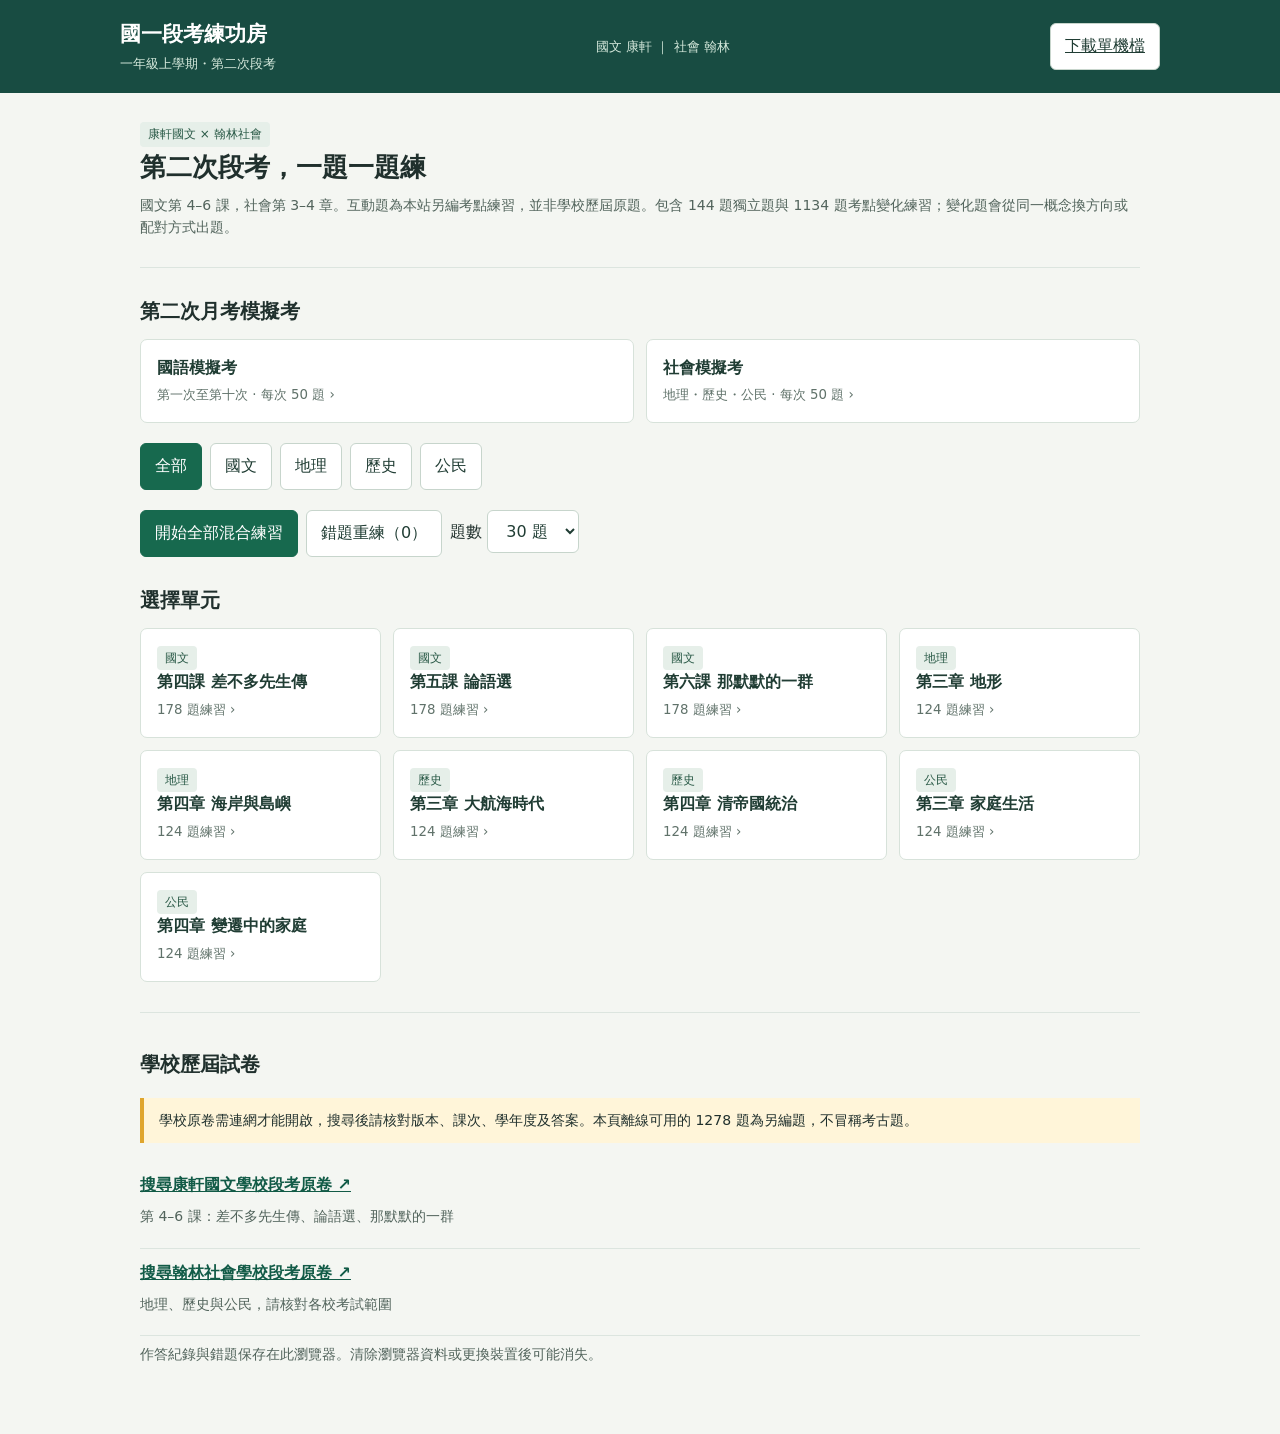
==== commit a16058e9: "Add grade 7 midterm mock exams" ====
--- a/grade7-midterm2/index.html
+++ b/grade7-midterm2/index.html
@@ -414,17 +414,73 @@
   add('identify',`下列何者最符合這項敘述：${meaning}？`,[term,...others.map(x=>x[0])],`依敘述判斷，最符合的是「${term}」。`);
   add('pair',`關於「${term}」，下列哪一組配對正確？`,[`${term}：${meaning}`,...others.map(x=>`${term}：${x[1]}`)],`核對名稱和內容：「${term}」是${meaning}。`);
   add('odd',`下列概念與說明，哪一組配對錯誤？`,[`${term}：${others[0][1]}`,...others.map(x=>`${x[0]}：${x[1]}`)],`「${term}」應是${meaning}；題目中的說明屬於「${others[0][0]}」。`);
+  if(topic.startsWith('ch')){
+   const [a,b,c]=others;
+   add('pairs-correct',`關於「${term}」與「${a[0]}」，何者兩項說明都正確？`,[`${term}：${meaning}；${a[0]}：${a[1]}`,`${term}：${a[1]}；${a[0]}：${meaning}`,`${term}：${meaning}；${a[0]}：${b[1]}`,`${term}：${c[1]}；${a[0]}：${a[1]}`],`「${term}」是${meaning}；「${a[0]}」是${a[1]}。`);
+   add('pairs-wrong',`下列關於「${term}」的配對何者有誤？`,[`${term}：${b[1]}；${a[0]}：${a[1]}`,`${term}：${meaning}；${a[0]}：${a[1]}`,`${term}：${meaning}；${b[0]}：${b[1]}`,`${term}：${meaning}；${c[0]}：${c[1]}`],`「${term}」應是${meaning}，不是${b[1]}。`);
+  }
  });
 }
 const STORE='g7-midterm2-v1';let data;try{data=JSON.parse(localStorage.getItem(STORE))||{wrong:[],seen:[]}}catch{data={wrong:[],seen:[]}};let view='home',filter='全部',session=null;const app=document.querySelector('#app');
 function save(){try{localStorage.setItem(STORE,JSON.stringify(data))}catch{}}
 function esc(s){return String(s).replace(/[&<>"']/g,c=>({'&':'&amp;','<':'&lt;','>':'&gt;','"':'&quot;',"'":'&#39;'}[c]))}
 function shuffle(a){a=[...a];for(let i=a.length-1;i>0;i--){const j=Math.floor(Math.random()*(i+1));[a[i],a[j]]=[a[j],a[i]]}return a}
-function home(){view='home';session=null;const cats=['全部','國文','地理','歷史','公民'];app.innerHTML=`<section class="intro"><span class="badge">康軒國文 × 翰林社會</span><h1>第二次段考，一題一題練</h1><p class="muted">國文第 4–6 課，社會第 3–4 章。互動題為本站另編考點練習，並非學校歷屆原題。包含 ${bank.filter(q=>q.kind==="原創題").length} 題獨立題與 ${bank.filter(q=>q.kind==="考點變化題").length} 題考點變化練習；變化題會從同一概念換方向或配對方式出題。</p></section><div class="tabs">${cats.map(c=>`<button data-filter="${c}" class="${filter===c?'active':''}">${c}</button>`).join('')}</div><div class="filters"><button class="primary" data-start="${filter}">開始${filter==='全部'?'全部':filter}混合練習</button><button data-wrong>錯題重練（${data.wrong.length}）</button><label>題數 <select id="amount"><option value="30" selected>30 題</option><option value="10">10 題</option><option value="20">20 題</option><option value="60">60 題</option><option value="9999">全部</option></select></label></div><h2>選擇單元</h2><div class="subject">${topics.filter(t=>filter==='全部'||t[1]===filter).map(t=>`<button class="unit" data-topic="${t[0]}"><span class="badge">${t[1]}</span><strong>${t[2]}</strong><small>${bank.filter(q=>q.topic===t[0]).length} 題練習 ›</small></button>`).join('')}</div><section class="papers"><h2>學校歷屆試卷</h2><div class="notice">學校原卷需連網才能開啟，搜尋後請核對版本、課次、學年度及答案。本頁離線可用的 ${bank.length} 題為另編題，不冒稱考古題。</div><div class="paper"><a target="_blank" rel="noopener" href="https://www.google.com/search?q=%E5%9C%8B%E4%B8%80+%E5%9C%8B%E6%96%87+%E5%BA%B7%E8%BB%92+%E5%B7%AE%E4%B8%8D%E5%A4%9A%E5%85%88%E7%94%9F%E5%82%B3+%E8%AB%96%E8%AA%9E%E9%81%B8+%E9%82%A3%E9%BB%98%E9%BB%98%E7%9A%84%E4%B8%80%E7%BE%A4+%E6%AE%B5%E8%80%83+filetype%3Apdf">搜尋康軒國文學校段考原卷 ↗</a><p class="muted">第 4–6 課：差不多先生傳、論語選、那默默的一群</p></div><div class="paper"><a target="_blank" rel="noopener" href="https://www.google.com/search?q=%E5%9C%8B%E4%B8%80+%E7%A4%BE%E6%9C%83+%E7%BF%B0%E6%9E%97+%E5%9C%B0%E5%BD%A2+%E6%B5%B7%E5%B2%B8+%E5%A4%A7%E8%88%AA%E6%B5%B7+%E5%AE%B6%E5%BA%AD+%E7%AC%AC%E4%BA%8C%E6%AC%A1%E6%AE%B5%E8%80%83+filetype%3Apdf">搜尋翰林社會學校段考原卷 ↗</a><p class="muted">地理、歷史與公民，請核對各校考試範圍</p></div></section><p class="muted">作答紀錄與錯題保存在此瀏覽器。清除瀏覽器資料或更換裝置後可能消失。</p>`}
+function mockSubjectTopics(subject){return topics.filter(t=>subject==='國語'?t[1]==='國文':t[1]!=='國文')}
+function mockHash(value){let h=2166136261;for(const c of value){h^=c.charCodeAt(0);h=Math.imul(h,16777619)}return h>>>0}
+function mockQuota(exam,topicIndex,count){return Math.floor(50/count)+(((topicIndex-(exam%count)+count)%count)<50%count?1:0)}
+function mockItems(subject,number){
+ const selected=[];const chosenTopics=mockSubjectTopics(subject);
+ chosenTopics.forEach((topic,index)=>{
+  const ordered=bank.filter(q=>q.topic===topic[0]).sort((a,b)=>mockHash(a.id)-mockHash(b.id)||a.id.localeCompare(b.id));
+  let start=0;for(let e=0;e<number-1;e++)start+=mockQuota(e,index,chosenTopics.length);
+  selected.push(...ordered.slice(start,start+mockQuota(number-1,index,chosenTopics.length)));
+ });
+ return selected;
+}
+function mockList(subject){
+ view='mock-list';session=null;const labels=['一','二','三','四','五','六','七','八','九','十'];
+ app.innerHTML=`<div class="actions"><button data-home>← 返回首頁</button></div><h1>第二次月考模擬考</h1><p class="muted">${esc(subject)} · 每回 50 題</p><div class="subject">${labels.map((label,i)=>{const result=data.mockResults?.[subject]?.[i+1];return `<button class="unit" data-mock-number="${i+1}" data-subject="${subject}"><span class="badge">${esc(subject)}</span><strong>第${label}次模擬考</strong><small>${result?`上次 ${result.score} 分 · ${result.correct} / 50`:'尚未完成'} ›</small></button>`}).join('')}</div>`;
+}
+function startMock(subject,number){
+ if(!['國語','社會'].includes(subject)||!Number.isInteger(number)||number<1||number>10)return;
+ const pool=mockItems(subject,number);if(pool.length!==50){alert('此份模擬考題目不足，請重新載入後再試。');return}
+ const labels=['一','二','三','四','五','六','七','八','九','十'];
+ session={mode:'mock',subject,number,title:`${subject} 第${labels[number-1]}次模擬考`,items:shuffle(pool).map(q=>({...q,options:shuffle(q.answers)})),index:0,drafts:Array(50).fill(null),responses:Array(50).fill(null)};
+ view='mock';mockQuestion();window.scrollTo(0,0);
+}
+function mockQuestion(){
+ const s=session,q=s.items[s.index],t=topics.find(t=>t[0]===q.topic),picked=s.drafts[s.index],confirmed=s.responses[s.index]!==null&&s.responses[s.index]===picked,done=s.responses.filter((r,i)=>r!==null&&r===s.drafts[i]).length;
+ app.innerHTML=`<div class="actions"><button data-mock-exit>← 離開模擬考</button><span class="muted">${esc(s.title)} · 第 ${s.index+1} / 50 題</span></div><div class="bar"><i style="width:${done*2}%"></i></div><details><summary>題號與作答狀態（已確認 ${done} / 50 題）</summary><div class="tabs">${s.items.map((_,i)=>`<button data-mock-jump="${i}" aria-label="第 ${i+1} 題，${s.responses[i]!==null&&s.responses[i]===s.drafts[i]?'已確認':'未確認'}" ${i===s.index?'aria-current="step"':''}>${s.responses[i]!==null&&s.responses[i]===s.drafts[i]?'✓ ':''}${i+1}</button>`).join('')}</div></details><section class="question"><span class="badge">${esc(t[1])}・${esc(t[2])}・${esc(q.kind)}</span><h1>${esc(q.q)}</h1><div class="options">${q.options.map((o,i)=>`<button class="option ${i===picked?'selected':''}" data-option="${i}" aria-pressed="${i===picked}"><span class="letter">${String.fromCharCode(65+i)}</span><span>${esc(o)}</span></button>`).join('')}</div><div class="actions"><span class="muted">${confirmed?'已確認，可修改答案':'選擇後請按確認'}</span><button class="primary" data-mock-confirm ${picked===null||confirmed?'disabled':''}>確認答案</button></div><div class="actions"><button data-mock-prev ${s.index===0?'disabled':''}>← 上一題</button><button data-mock-next ${s.index===49?'disabled':''}>下一題 →</button><button class="primary" data-mock-submit>交卷</button></div></section>`;
+}
+function submitMock(){
+ const s=session,missing=s.responses.findIndex((r,i)=>r===null||r!==s.drafts[i]);
+ if(missing!==-1){s.index=missing;mockQuestion();alert(`第 ${missing+1} 題尚未確認答案，請先完成後再交卷。`);return}
+ if(!confirm('確定交卷？交卷後會顯示成績與解析。'))return;
+ let correct=0;s.items.forEach((q,i)=>{const right=q.options[s.responses[i]]===q.answers[0];if(right)correct++;if(!data.seen.includes(q.id))data.seen.push(q.id);data.wrong=data.wrong.filter(id=>id!==q.id);if(!right)data.wrong.push(q.id)});
+ data.mockResults ||= {};data.mockResults[s.subject] ||= {};data.mockResults[s.subject][s.number]={score:correct*2,correct};save();view='mock-result';
+ app.innerHTML=`<section class="question"><span class="badge">已交卷</span><h1>${esc(s.title)}</h1><div class="result">${correct*2} 分</div><p>答對 ${correct} / 50 題，每題 2 分。</p><div class="actions"><button class="primary" data-mock-return="${esc(s.subject)}">回模擬考列表</button><button data-home>返回首頁</button><button data-wrong>錯題重練（${data.wrong.length}）</button></div></section><h2>作答解析</h2>${s.items.map((q,i)=>{const choice=q.options[s.responses[i]],right=choice===q.answers[0];return `<details class="paper"><summary>第 ${i+1} 題 · ${right?'答對':'答錯'} · ${esc(q.q)}</summary><p>你的答案：${esc(choice)}</p><p>正確答案：${esc(q.answers[0])}</p><p>${esc(q.explain)}</p></details>`}).join('')}`;
+ window.scrollTo(0,0);
+}
+function handleMockClick(b){
+ if(b.dataset.mockSubject){mockList(b.dataset.mockSubject);return true}
+ if(b.dataset.mockReturn){mockList(b.dataset.mockReturn);return true}
+ if(b.dataset.mockNumber){startMock(b.dataset.subject,Number(b.dataset.mockNumber));return true}
+ if(view!=='mock')return false;
+ const s=session;
+ if(b.hasAttribute('data-home')||b.hasAttribute('data-mock-exit')){if(confirm('離開後本次未交卷的答案不會保存，確定離開？'))mockList(s.subject);return true}
+ if(b.dataset.option!==undefined){s.drafts[s.index]=Number(b.dataset.option);mockQuestion();return true}
+ if(b.hasAttribute('data-mock-confirm')){if(s.drafts[s.index]!==null)s.responses[s.index]=s.drafts[s.index];mockQuestion();return true}
+ if(b.hasAttribute('data-mock-prev')){s.index=Math.max(0,s.index-1);mockQuestion();return true}
+ if(b.hasAttribute('data-mock-next')){s.index=Math.min(49,s.index+1);mockQuestion();return true}
+ if(b.dataset.mockJump!==undefined){s.index=Number(b.dataset.mockJump);mockQuestion();return true}
+ if(b.hasAttribute('data-mock-submit')){submitMock();return true}
+ return false;
+}
+function home(){view='home';session=null;const cats=['全部','國文','地理','歷史','公民'];app.innerHTML=`<section class="intro"><span class="badge">康軒國文 × 翰林社會</span><h1>第二次段考，一題一題練</h1><p class="muted">國文第 4–6 課，社會第 3–4 章。互動題為本站另編考點練習，並非學校歷屆原題。包含 ${bank.filter(q=>q.kind==="原創題").length} 題獨立題與 ${bank.filter(q=>q.kind==="考點變化題").length} 題考點變化練習；變化題會從同一概念換方向或配對方式出題。</p></section><section><h2>第二次月考模擬考</h2><div class="subject"><button class="unit" data-mock-subject="國語"><strong>國語模擬考</strong><small>第一次至第十次 · 每次 50 題 ›</small></button><button class="unit" data-mock-subject="社會"><strong>社會模擬考</strong><small>地理・歷史・公民 · 每次 50 題 ›</small></button></div></section><div class="tabs">${cats.map(c=>`<button data-filter="${c}" class="${filter===c?'active':''}">${c}</button>`).join('')}</div><div class="filters"><button class="primary" data-start="${filter}">開始${filter==='全部'?'全部':filter}混合練習</button><button data-wrong>錯題重練（${data.wrong.length}）</button><label>題數 <select id="amount"><option value="30" selected>30 題</option><option value="10">10 題</option><option value="20">20 題</option><option value="60">60 題</option><option value="9999">全部</option></select></label></div><h2>選擇單元</h2><div class="subject">${topics.filter(t=>filter==='全部'||t[1]===filter).map(t=>`<button class="unit" data-topic="${t[0]}"><span class="badge">${t[1]}</span><strong>${t[2]}</strong><small>${bank.filter(q=>q.topic===t[0]).length} 題練習 ›</small></button>`).join('')}</div><section class="papers"><h2>學校歷屆試卷</h2><div class="notice">學校原卷需連網才能開啟，搜尋後請核對版本、課次、學年度及答案。本頁離線可用的 ${bank.length} 題為另編題，不冒稱考古題。</div><div class="paper"><a target="_blank" rel="noopener" href="https://www.google.com/search?q=%E5%9C%8B%E4%B8%80+%E5%9C%8B%E6%96%87+%E5%BA%B7%E8%BB%92+%E5%B7%AE%E4%B8%8D%E5%A4%9A%E5%85%88%E7%94%9F%E5%82%B3+%E8%AB%96%E8%AA%9E%E9%81%B8+%E9%82%A3%E9%BB%98%E9%BB%98%E7%9A%84%E4%B8%80%E7%BE%A4+%E6%AE%B5%E8%80%83+filetype%3Apdf">搜尋康軒國文學校段考原卷 ↗</a><p class="muted">第 4–6 課：差不多先生傳、論語選、那默默的一群</p></div><div class="paper"><a target="_blank" rel="noopener" href="https://www.google.com/search?q=%E5%9C%8B%E4%B8%80+%E7%A4%BE%E6%9C%83+%E7%BF%B0%E6%9E%97+%E5%9C%B0%E5%BD%A2+%E6%B5%B7%E5%B2%B8+%E5%A4%A7%E8%88%AA%E6%B5%B7+%E5%AE%B6%E5%BA%AD+%E7%AC%AC%E4%BA%8C%E6%AC%A1%E6%AE%B5%E8%80%83+filetype%3Apdf">搜尋翰林社會學校段考原卷 ↗</a><p class="muted">地理、歷史與公民，請核對各校考試範圍</p></div></section><p class="muted">作答紀錄與錯題保存在此瀏覽器。清除瀏覽器資料或更換裝置後可能消失。</p>`}
 function begin(pool,title){if(!pool.length){alert('目前沒有錯題，先去練習吧！');return}const count=Number(document.querySelector('#amount')?.value||30);const unseen=shuffle(pool.filter(q=>!data.seen.includes(q.id))),seen=shuffle(pool.filter(q=>data.seen.includes(q.id)));const items=[...unseen,...seen].slice(0,count).map(q=>({...q,options:shuffle(q.answers)}));session={title,items,index:0,selected:null,confirmed:false,correct:0};view='quiz';question()}
 function question(){const s=session,q=s.items[s.index],t=topics.find(t=>t[0]===q.topic),answer=q.answers[0];app.innerHTML=`<div class="actions"><button data-home>← 返回單元</button><span class="muted">${esc(s.title)} · ${s.index+1} / ${s.items.length}</span></div><div class="bar"><i style="width:${100*(s.index+(s.confirmed?1:0))/s.items.length}%"></i></div><section class="question"><span class="badge">${esc(t[1])}・${esc(t[2])}・${esc(q.kind)}</span><h1>${esc(q.q)}</h1><div class="options">${q.options.map((o,i)=>`<button class="option ${s.confirmed?(o===answer?'correct':i===s.selected?'wrong':''):i===s.selected?'selected':''}" data-option="${i}" ${s.confirmed?'disabled':''} aria-pressed="${i===s.selected}"><span class="letter">${String.fromCharCode(65+i)}</span><span>${esc(o)}</span></button>`).join('')}</div>${s.confirmed?`<div class="explain"><strong>${q.options[s.selected]===answer?'答對了！':'再記一次'}</strong><p>正確答案：${esc(answer)}</p><p>${esc(q.explain)}</p></div>`:''}<div class="actions"><span class="muted">${s.confirmed?'已確認答案':'選擇後請按確認'}</span>${s.confirmed?`<button class="primary" data-next>${s.index===s.items.length-1?'看結果':'下一題 →'}</button>`:`<button class="primary" data-confirm ${s.selected===null?'disabled':''}>確認答案</button>`}</div></section>`}
 function finish(){view='result';const s=session;app.innerHTML=`<section class="question"><span class="badge">本回合完成</span><h1>${esc(s.title)}</h1><div class="result">${s.correct} / ${s.items.length}</div><p>已完成本回合。錯題會留在這個裝置上，答對後自動移除。</p><div class="actions"><button data-home class="primary">返回單元</button><button data-wrong>錯題重練（${data.wrong.length}）</button></div></section>`}
-app.addEventListener('click',e=>{const b=e.target.closest('button');if(!b)return;if(b.hasAttribute('data-home')){home();return}if(b.dataset.filter){filter=b.dataset.filter;home();return}if(b.dataset.topic){const t=topics.find(t=>t[0]===b.dataset.topic);begin(bank.filter(q=>q.topic===t[0]),t[2]);return}if(b.dataset.start){const c=b.dataset.start;begin(bank.filter(q=>c==='全部'||topics.find(t=>t[0]===q.topic)[1]===c),c+'混合練習');return}if(b.hasAttribute('data-wrong')){begin(bank.filter(q=>data.wrong.includes(q.id)),'錯題重練');return}if(b.dataset.option!==undefined){session.selected=Number(b.dataset.option);question();return}if(b.hasAttribute('data-confirm')){const q=session.items[session.index],correct=q.options[session.selected]===q.answers[0];session.confirmed=true;if(correct)session.correct++;data.seen=[...new Set([...data.seen,q.id])];data.wrong=data.wrong.filter(id=>id!==q.id);if(!correct)data.wrong.push(q.id);save();question();return}if(b.hasAttribute('data-next')){session.index++;if(session.index>=session.items.length)finish();else{session.selected=null;session.confirmed=false;question()}window.scrollTo(0,0)}});home();
+app.addEventListener('click',e=>{const b=e.target.closest('button');if(!b)return;if(handleMockClick(b))return;if(b.hasAttribute('data-home')){home();return}if(b.dataset.filter){filter=b.dataset.filter;home();return}if(b.dataset.topic){const t=topics.find(t=>t[0]===b.dataset.topic);begin(bank.filter(q=>q.topic===t[0]),t[2]);return}if(b.dataset.start){const c=b.dataset.start;begin(bank.filter(q=>c==='全部'||topics.find(t=>t[0]===q.topic)[1]===c),c+'混合練習');return}if(b.hasAttribute('data-wrong')){begin(bank.filter(q=>data.wrong.includes(q.id)),'錯題重練');return}if(b.dataset.option!==undefined){session.selected=Number(b.dataset.option);question();return}if(b.hasAttribute('data-confirm')){const q=session.items[session.index],correct=q.options[session.selected]===q.answers[0];session.confirmed=true;if(correct)session.correct++;data.seen=[...new Set([...data.seen,q.id])];data.wrong=data.wrong.filter(id=>id!==q.id);if(!correct)data.wrong.push(q.id);save();question();return}if(b.hasAttribute('data-next')){session.index++;if(session.index>=session.items.length)finish();else{session.selected=null;session.confirmed=false;question()}window.scrollTo(0,0)}});home();
 </script><script>
 if(/^https?:$/.test(location.protocol)){
   const download=document.createElement('a');download.href='./index.html';download.download='國一上第二次段考練功房.html';download.textContent='下載單機檔';download.className='link';document.querySelector('header').append(download);
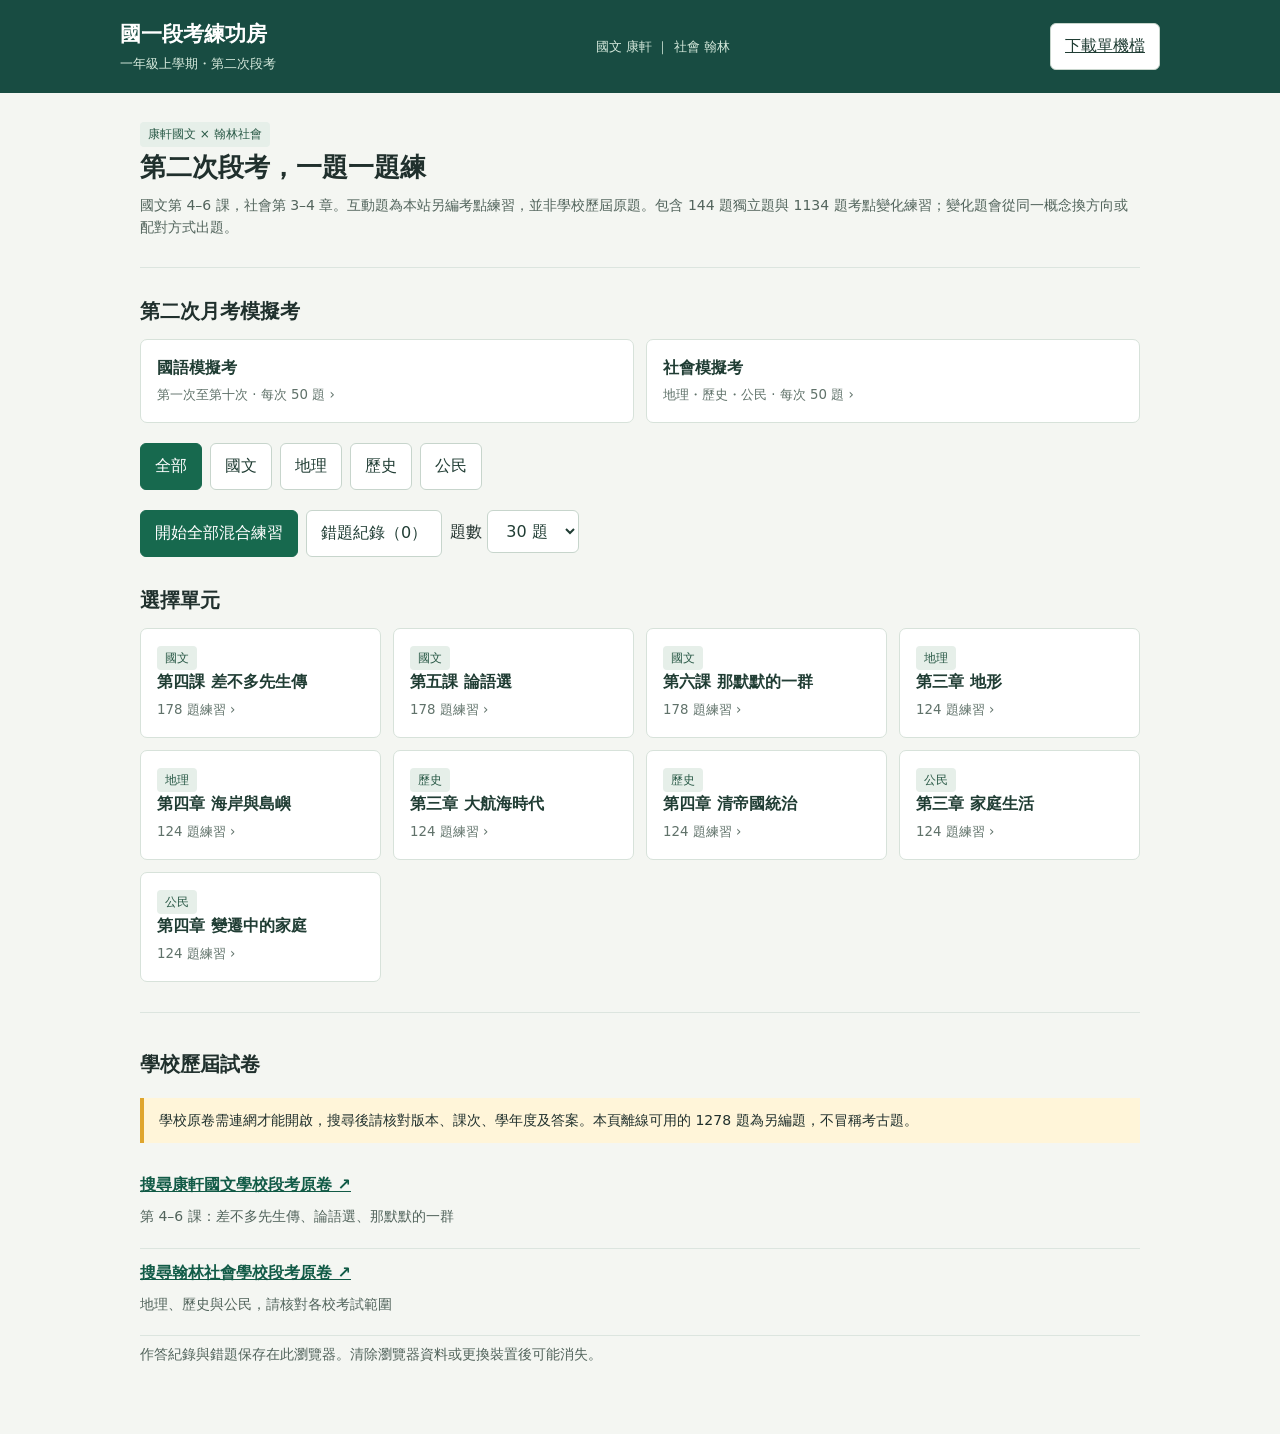
==== commit cc216798: "Track mistakes by practice and mock attempt" ====
--- a/grade7-midterm2/index.html
+++ b/grade7-midterm2/index.html
@@ -421,10 +421,28 @@
   }
  });
 }
-const STORE='g7-midterm2-v1';let data;try{data=JSON.parse(localStorage.getItem(STORE))||{wrong:[],seen:[]}}catch{data={wrong:[],seen:[]}};let view='home',filter='全部',session=null;const app=document.querySelector('#app');
+const STORE='g7-midterm2-v1';let data;try{data=JSON.parse(localStorage.getItem(STORE))||{wrong:[],seen:[]}}catch{data={wrong:[],seen:[]}}
+if(!Array.isArray(data.wrong))data.wrong=[];
+if(!Array.isArray(data.seen))data.seen=[];
+if(!Array.isArray(data.wrongGroups))data.wrongGroups=data.wrong.length?[{id:'legacy',type:'legacy',title:'更新前的錯題',createdAt:null,questions:data.wrong.map(id=>({id,selected:null}))}]:[];
+data.practiceRounds=Number.isInteger(data.practiceRounds)?data.practiceRounds:0;
+data.groupSequence=Number.isInteger(data.groupSequence)?data.groupSequence:0;
+let view='home',filter='全部',session=null;const app=document.querySelector('#app');
 function save(){try{localStorage.setItem(STORE,JSON.stringify(data))}catch{}}
 function esc(s){return String(s).replace(/[&<>"']/g,c=>({'&':'&amp;','<':'&lt;','>':'&gt;','"':'&quot;',"'":'&#39;'}[c]))}
 function shuffle(a){a=[...a];for(let i=a.length-1;i>0;i--){const j=Math.floor(Math.random()*(i+1));[a[i],a[j]]=[a[j],a[i]]}return a}
+function syncWrong(){data.wrong=[...new Set(data.wrongGroups.flatMap(group=>group.questions.map(q=>q.id)))]}
+function makeWrongGroup(type,title,extra={}){const group={id:`round-${++data.groupSequence}`,type,title,createdAt:Date.now(),questions:[],...extra};data.wrongGroups.push(group);return group}
+function updateWrong(group,q,selected,correct){group.questions=group.questions.filter(item=>item.id!==q.id);if(!correct)group.questions.push({id:q.id,selected});syncWrong()}
+function dateLabel(timestamp){return timestamp?new Date(timestamp).toLocaleString('zh-TW',{year:'numeric',month:'2-digit',day:'2-digit',hour:'2-digit',minute:'2-digit'}):'日期未知'}
+function wrongList(){
+ view='wrong-list';session=null;const sections=[['mock','模擬考'],['practice','普通刷題'],['legacy','更新前的錯題']];
+ app.innerHTML=`<div class="actions"><button data-home>← 返回首頁</button></div><h1>錯題紀錄</h1>${sections.map(([type,label])=>{const groups=data.wrongGroups.filter(g=>g.type===type).slice().reverse();return `<h2>${label}</h2>${groups.length?`<div class="subject">${groups.map(g=>`<button class="unit" data-wrong-group="${esc(g.id)}"><strong>${esc(g.title)}</strong><small>${esc(dateLabel(g.createdAt))} · ${g.questions.length} 題待重練 ›</small></button>`).join('')}</div>`:'<p class="muted">尚無紀錄</p>'}`}).join('')}`;
+}
+function wrongGroup(id){
+ const group=data.wrongGroups.find(g=>g.id===id);if(!group)return wrongList();view='wrong-group';session=null;
+ app.innerHTML=`<div class="actions"><button data-wrong>← 返回錯題紀錄</button></div><h1>${esc(group.title)}</h1><p class="muted">${esc(dateLabel(group.createdAt))} · ${group.questions.length} 題待重練</p>${group.questions.length?`<button class="primary" data-wrong-retry="${esc(group.id)}">重練這一回的錯題</button>${group.questions.map(item=>{const q=bank.find(x=>x.id===item.id);return q?`<details class="paper"><summary>${esc(q.q)}</summary>${item.selected!==null?`<p>當時的答案：${esc(item.selected)}</p>`:''}<p>正確答案：${esc(q.answers[0])}</p><p>${esc(q.explain)}</p></details>`:`<p class="muted">題目 ${esc(item.id)} 暫時無法載入，原紀錄已保留。</p>`}).join('')}`:'<p class="muted">這一回目前沒有待重練的錯題。</p>'}`;
+}
 function mockSubjectTopics(subject){return topics.filter(t=>subject==='國語'?t[1]==='國文':t[1]!=='國文')}
 function mockHash(value){let h=2166136261;for(const c of value){h^=c.charCodeAt(0);h=Math.imul(h,16777619)}return h>>>0}
 function mockQuota(exam,topicIndex,count){return Math.floor(50/count)+(((topicIndex-(exam%count)+count)%count)<50%count?1:0)}
@@ -456,9 +474,11 @@
  const s=session,missing=s.responses.findIndex((r,i)=>r===null||r!==s.drafts[i]);
  if(missing!==-1){s.index=missing;mockQuestion();alert(`第 ${missing+1} 題尚未確認答案，請先完成後再交卷。`);return}
  if(!confirm('確定交卷？交卷後會顯示成績與解析。'))return;
- let correct=0;s.items.forEach((q,i)=>{const right=q.options[s.responses[i]]===q.answers[0];if(right)correct++;if(!data.seen.includes(q.id))data.seen.push(q.id);data.wrong=data.wrong.filter(id=>id!==q.id);if(!right)data.wrong.push(q.id)});
+ const attempt=data.wrongGroups.filter(g=>g.type==='mock'&&g.subject===s.subject&&g.number===s.number).length+1;
+ const group=makeWrongGroup('mock',`${s.title} · 第 ${attempt} 回`,{subject:s.subject,number:s.number,attempt});
+ let correct=0;s.items.forEach((q,i)=>{const selected=q.options[s.responses[i]],right=selected===q.answers[0];if(right)correct++;if(!data.seen.includes(q.id))data.seen.push(q.id);if(!right)group.questions.push({id:q.id,selected})});syncWrong();
  data.mockResults ||= {};data.mockResults[s.subject] ||= {};data.mockResults[s.subject][s.number]={score:correct*2,correct};save();view='mock-result';
- app.innerHTML=`<section class="question"><span class="badge">已交卷</span><h1>${esc(s.title)}</h1><div class="result">${correct*2} 分</div><p>答對 ${correct} / 50 題，每題 2 分。</p><div class="actions"><button class="primary" data-mock-return="${esc(s.subject)}">回模擬考列表</button><button data-home>返回首頁</button><button data-wrong>錯題重練（${data.wrong.length}）</button></div></section><h2>作答解析</h2>${s.items.map((q,i)=>{const choice=q.options[s.responses[i]],right=choice===q.answers[0];return `<details class="paper"><summary>第 ${i+1} 題 · ${right?'答對':'答錯'} · ${esc(q.q)}</summary><p>你的答案：${esc(choice)}</p><p>正確答案：${esc(q.answers[0])}</p><p>${esc(q.explain)}</p></details>`}).join('')}`;
+ app.innerHTML=`<section class="question"><span class="badge">已交卷</span><h1>${esc(s.title)}</h1><div class="result">${correct*2} 分</div><p>答對 ${correct} / 50 題，每題 2 分。</p><div class="actions"><button class="primary" data-mock-return="${esc(s.subject)}">回模擬考列表</button><button data-home>返回首頁</button><button data-wrong-group="${esc(group.id)}">查看本次錯題</button><button data-wrong>全部錯題紀錄（${data.wrong.length}）</button></div></section><h2>作答解析</h2>${s.items.map((q,i)=>{const choice=q.options[s.responses[i]],right=choice===q.answers[0];return `<details class="paper"><summary>第 ${i+1} 題 · ${right?'答對':'答錯'} · ${esc(q.q)}</summary><p>你的答案：${esc(choice)}</p><p>正確答案：${esc(q.answers[0])}</p><p>${esc(q.explain)}</p></details>`}).join('')}`;
  window.scrollTo(0,0);
 }
 function handleMockClick(b){
@@ -476,11 +496,11 @@
  if(b.hasAttribute('data-mock-submit')){submitMock();return true}
  return false;
 }
-function home(){view='home';session=null;const cats=['全部','國文','地理','歷史','公民'];app.innerHTML=`<section class="intro"><span class="badge">康軒國文 × 翰林社會</span><h1>第二次段考，一題一題練</h1><p class="muted">國文第 4–6 課，社會第 3–4 章。互動題為本站另編考點練習，並非學校歷屆原題。包含 ${bank.filter(q=>q.kind==="原創題").length} 題獨立題與 ${bank.filter(q=>q.kind==="考點變化題").length} 題考點變化練習；變化題會從同一概念換方向或配對方式出題。</p></section><section><h2>第二次月考模擬考</h2><div class="subject"><button class="unit" data-mock-subject="國語"><strong>國語模擬考</strong><small>第一次至第十次 · 每次 50 題 ›</small></button><button class="unit" data-mock-subject="社會"><strong>社會模擬考</strong><small>地理・歷史・公民 · 每次 50 題 ›</small></button></div></section><div class="tabs">${cats.map(c=>`<button data-filter="${c}" class="${filter===c?'active':''}">${c}</button>`).join('')}</div><div class="filters"><button class="primary" data-start="${filter}">開始${filter==='全部'?'全部':filter}混合練習</button><button data-wrong>錯題重練（${data.wrong.length}）</button><label>題數 <select id="amount"><option value="30" selected>30 題</option><option value="10">10 題</option><option value="20">20 題</option><option value="60">60 題</option><option value="9999">全部</option></select></label></div><h2>選擇單元</h2><div class="subject">${topics.filter(t=>filter==='全部'||t[1]===filter).map(t=>`<button class="unit" data-topic="${t[0]}"><span class="badge">${t[1]}</span><strong>${t[2]}</strong><small>${bank.filter(q=>q.topic===t[0]).length} 題練習 ›</small></button>`).join('')}</div><section class="papers"><h2>學校歷屆試卷</h2><div class="notice">學校原卷需連網才能開啟，搜尋後請核對版本、課次、學年度及答案。本頁離線可用的 ${bank.length} 題為另編題，不冒稱考古題。</div><div class="paper"><a target="_blank" rel="noopener" href="https://www.google.com/search?q=%E5%9C%8B%E4%B8%80+%E5%9C%8B%E6%96%87+%E5%BA%B7%E8%BB%92+%E5%B7%AE%E4%B8%8D%E5%A4%9A%E5%85%88%E7%94%9F%E5%82%B3+%E8%AB%96%E8%AA%9E%E9%81%B8+%E9%82%A3%E9%BB%98%E9%BB%98%E7%9A%84%E4%B8%80%E7%BE%A4+%E6%AE%B5%E8%80%83+filetype%3Apdf">搜尋康軒國文學校段考原卷 ↗</a><p class="muted">第 4–6 課：差不多先生傳、論語選、那默默的一群</p></div><div class="paper"><a target="_blank" rel="noopener" href="https://www.google.com/search?q=%E5%9C%8B%E4%B8%80+%E7%A4%BE%E6%9C%83+%E7%BF%B0%E6%9E%97+%E5%9C%B0%E5%BD%A2+%E6%B5%B7%E5%B2%B8+%E5%A4%A7%E8%88%AA%E6%B5%B7+%E5%AE%B6%E5%BA%AD+%E7%AC%AC%E4%BA%8C%E6%AC%A1%E6%AE%B5%E8%80%83+filetype%3Apdf">搜尋翰林社會學校段考原卷 ↗</a><p class="muted">地理、歷史與公民，請核對各校考試範圍</p></div></section><p class="muted">作答紀錄與錯題保存在此瀏覽器。清除瀏覽器資料或更換裝置後可能消失。</p>`}
-function begin(pool,title){if(!pool.length){alert('目前沒有錯題，先去練習吧！');return}const count=Number(document.querySelector('#amount')?.value||30);const unseen=shuffle(pool.filter(q=>!data.seen.includes(q.id))),seen=shuffle(pool.filter(q=>data.seen.includes(q.id)));const items=[...unseen,...seen].slice(0,count).map(q=>({...q,options:shuffle(q.answers)}));session={title,items,index:0,selected:null,confirmed:false,correct:0};view='quiz';question()}
+function home(){view='home';session=null;const cats=['全部','國文','地理','歷史','公民'];app.innerHTML=`<section class="intro"><span class="badge">康軒國文 × 翰林社會</span><h1>第二次段考，一題一題練</h1><p class="muted">國文第 4–6 課，社會第 3–4 章。互動題為本站另編考點練習，並非學校歷屆原題。包含 ${bank.filter(q=>q.kind==="原創題").length} 題獨立題與 ${bank.filter(q=>q.kind==="考點變化題").length} 題考點變化練習；變化題會從同一概念換方向或配對方式出題。</p></section><section><h2>第二次月考模擬考</h2><div class="subject"><button class="unit" data-mock-subject="國語"><strong>國語模擬考</strong><small>第一次至第十次 · 每次 50 題 ›</small></button><button class="unit" data-mock-subject="社會"><strong>社會模擬考</strong><small>地理・歷史・公民 · 每次 50 題 ›</small></button></div></section><div class="tabs">${cats.map(c=>`<button data-filter="${c}" class="${filter===c?'active':''}">${c}</button>`).join('')}</div><div class="filters"><button class="primary" data-start="${filter}">開始${filter==='全部'?'全部':filter}混合練習</button><button data-wrong>錯題紀錄（${data.wrong.length}）</button><label>題數 <select id="amount"><option value="30" selected>30 題</option><option value="10">10 題</option><option value="20">20 題</option><option value="60">60 題</option><option value="9999">全部</option></select></label></div><h2>選擇單元</h2><div class="subject">${topics.filter(t=>filter==='全部'||t[1]===filter).map(t=>`<button class="unit" data-topic="${t[0]}"><span class="badge">${t[1]}</span><strong>${t[2]}</strong><small>${bank.filter(q=>q.topic===t[0]).length} 題練習 ›</small></button>`).join('')}</div><section class="papers"><h2>學校歷屆試卷</h2><div class="notice">學校原卷需連網才能開啟，搜尋後請核對版本、課次、學年度及答案。本頁離線可用的 ${bank.length} 題為另編題，不冒稱考古題。</div><div class="paper"><a target="_blank" rel="noopener" href="https://www.google.com/search?q=%E5%9C%8B%E4%B8%80+%E5%9C%8B%E6%96%87+%E5%BA%B7%E8%BB%92+%E5%B7%AE%E4%B8%8D%E5%A4%9A%E5%85%88%E7%94%9F%E5%82%B3+%E8%AB%96%E8%AA%9E%E9%81%B8+%E9%82%A3%E9%BB%98%E9%BB%98%E7%9A%84%E4%B8%80%E7%BE%A4+%E6%AE%B5%E8%80%83+filetype%3Apdf">搜尋康軒國文學校段考原卷 ↗</a><p class="muted">第 4–6 課：差不多先生傳、論語選、那默默的一群</p></div><div class="paper"><a target="_blank" rel="noopener" href="https://www.google.com/search?q=%E5%9C%8B%E4%B8%80+%E7%A4%BE%E6%9C%83+%E7%BF%B0%E6%9E%97+%E5%9C%B0%E5%BD%A2+%E6%B5%B7%E5%B2%B8+%E5%A4%A7%E8%88%AA%E6%B5%B7+%E5%AE%B6%E5%BA%AD+%E7%AC%AC%E4%BA%8C%E6%AC%A1%E6%AE%B5%E8%80%83+filetype%3Apdf">搜尋翰林社會學校段考原卷 ↗</a><p class="muted">地理、歷史與公民，請核對各校考試範圍</p></div></section><p class="muted">作答紀錄與錯題保存在此瀏覽器。清除瀏覽器資料或更換裝置後可能消失。</p>`}
+function begin(pool,title,roundId=null){if(!pool.length){alert('目前沒有可重練的題目。');return}const count=roundId?pool.length:Number(document.querySelector('#amount')?.value||30);const unseen=shuffle(pool.filter(q=>!data.seen.includes(q.id))),seen=shuffle(pool.filter(q=>data.seen.includes(q.id)));const items=[...unseen,...seen].slice(0,count).map(q=>({...q,options:shuffle(q.answers)}));session={title,items,index:0,selected:null,confirmed:false,correct:0,roundId,retry:roundId!==null};view='quiz';question()}
 function question(){const s=session,q=s.items[s.index],t=topics.find(t=>t[0]===q.topic),answer=q.answers[0];app.innerHTML=`<div class="actions"><button data-home>← 返回單元</button><span class="muted">${esc(s.title)} · ${s.index+1} / ${s.items.length}</span></div><div class="bar"><i style="width:${100*(s.index+(s.confirmed?1:0))/s.items.length}%"></i></div><section class="question"><span class="badge">${esc(t[1])}・${esc(t[2])}・${esc(q.kind)}</span><h1>${esc(q.q)}</h1><div class="options">${q.options.map((o,i)=>`<button class="option ${s.confirmed?(o===answer?'correct':i===s.selected?'wrong':''):i===s.selected?'selected':''}" data-option="${i}" ${s.confirmed?'disabled':''} aria-pressed="${i===s.selected}"><span class="letter">${String.fromCharCode(65+i)}</span><span>${esc(o)}</span></button>`).join('')}</div>${s.confirmed?`<div class="explain"><strong>${q.options[s.selected]===answer?'答對了！':'再記一次'}</strong><p>正確答案：${esc(answer)}</p><p>${esc(q.explain)}</p></div>`:''}<div class="actions"><span class="muted">${s.confirmed?'已確認答案':'選擇後請按確認'}</span>${s.confirmed?`<button class="primary" data-next>${s.index===s.items.length-1?'看結果':'下一題 →'}</button>`:`<button class="primary" data-confirm ${s.selected===null?'disabled':''}>確認答案</button>`}</div></section>`}
-function finish(){view='result';const s=session;app.innerHTML=`<section class="question"><span class="badge">本回合完成</span><h1>${esc(s.title)}</h1><div class="result">${s.correct} / ${s.items.length}</div><p>已完成本回合。錯題會留在這個裝置上，答對後自動移除。</p><div class="actions"><button data-home class="primary">返回單元</button><button data-wrong>錯題重練（${data.wrong.length}）</button></div></section>`}
-app.addEventListener('click',e=>{const b=e.target.closest('button');if(!b)return;if(handleMockClick(b))return;if(b.hasAttribute('data-home')){home();return}if(b.dataset.filter){filter=b.dataset.filter;home();return}if(b.dataset.topic){const t=topics.find(t=>t[0]===b.dataset.topic);begin(bank.filter(q=>q.topic===t[0]),t[2]);return}if(b.dataset.start){const c=b.dataset.start;begin(bank.filter(q=>c==='全部'||topics.find(t=>t[0]===q.topic)[1]===c),c+'混合練習');return}if(b.hasAttribute('data-wrong')){begin(bank.filter(q=>data.wrong.includes(q.id)),'錯題重練');return}if(b.dataset.option!==undefined){session.selected=Number(b.dataset.option);question();return}if(b.hasAttribute('data-confirm')){const q=session.items[session.index],correct=q.options[session.selected]===q.answers[0];session.confirmed=true;if(correct)session.correct++;data.seen=[...new Set([...data.seen,q.id])];data.wrong=data.wrong.filter(id=>id!==q.id);if(!correct)data.wrong.push(q.id);save();question();return}if(b.hasAttribute('data-next')){session.index++;if(session.index>=session.items.length)finish();else{session.selected=null;session.confirmed=false;question()}window.scrollTo(0,0)}});home();
+function finish(){view='result';const s=session;app.innerHTML=`<section class="question"><span class="badge">本回合完成</span><h1>${esc(s.title)}</h1><div class="result">${s.correct} / ${s.items.length}</div><p>錯題依作答回合記錄，重練答對會更新該回合。</p><div class="actions"><button data-home class="primary">返回首頁</button>${s.roundId?`<button data-wrong-group="${esc(s.roundId)}">查看這回錯題</button>`:''}<button data-wrong>全部錯題紀錄</button></div></section>`}
+app.addEventListener('click',e=>{const b=e.target.closest('button');if(!b)return;if(handleMockClick(b))return;if(b.hasAttribute('data-home')){home();return}if(b.dataset.filter){filter=b.dataset.filter;home();return}if(b.dataset.topic){const t=topics.find(t=>t[0]===b.dataset.topic);begin(bank.filter(q=>q.topic===t[0]),t[2]);return}if(b.dataset.start){const c=b.dataset.start;begin(bank.filter(q=>c==='全部'||topics.find(t=>t[0]===q.topic)[1]===c),c+'混合練習');return}if(b.hasAttribute('data-wrong')){wrongList();return}if(b.dataset.wrongGroup){wrongGroup(b.dataset.wrongGroup);return}if(b.dataset.wrongRetry){const group=data.wrongGroups.find(g=>g.id===b.dataset.wrongRetry);if(group)begin(bank.filter(q=>group.questions.some(item=>item.id===q.id)),`${group.title} · 錯題重練`,group.id);return}if(b.dataset.option!==undefined){session.selected=Number(b.dataset.option);question();return}if(b.hasAttribute('data-confirm')){const q=session.items[session.index],selected=q.options[session.selected],correct=selected===q.answers[0];session.confirmed=true;if(correct)session.correct++;data.seen=[...new Set([...data.seen,q.id])];if(!session.roundId){const group=makeWrongGroup('practice',`刷題第 ${++data.practiceRounds} 回 · ${session.title}`);session.roundId=group.id}const group=data.wrongGroups.find(g=>g.id===session.roundId);if(group)updateWrong(group,q,selected,correct);save();question();return}if(b.hasAttribute('data-next')){session.index++;if(session.index>=session.items.length)finish();else{session.selected=null;session.confirmed=false;question()}window.scrollTo(0,0)}});home();
 </script><script>
 if(/^https?:$/.test(location.protocol)){
   const download=document.createElement('a');download.href='./index.html';download.download='國一上第二次段考練功房.html';download.textContent='下載單機檔';download.className='link';document.querySelector('header').append(download);
